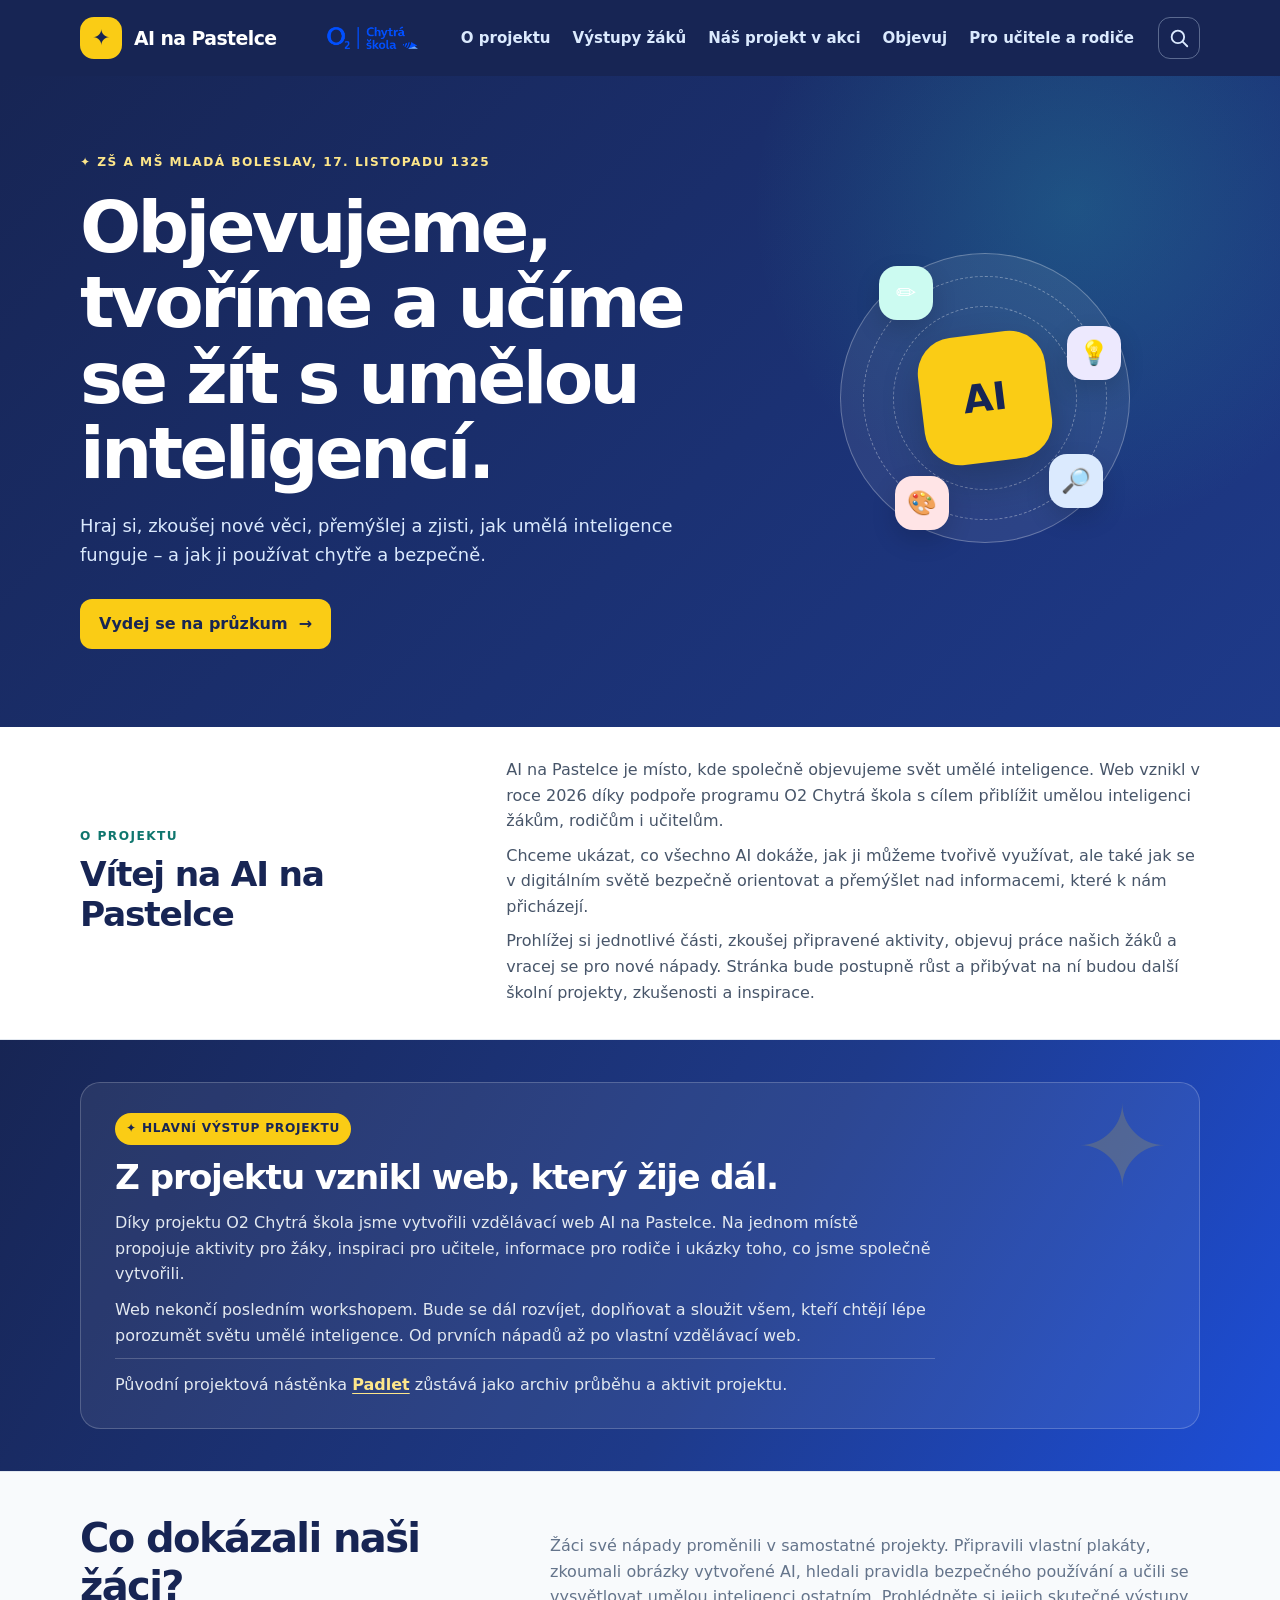
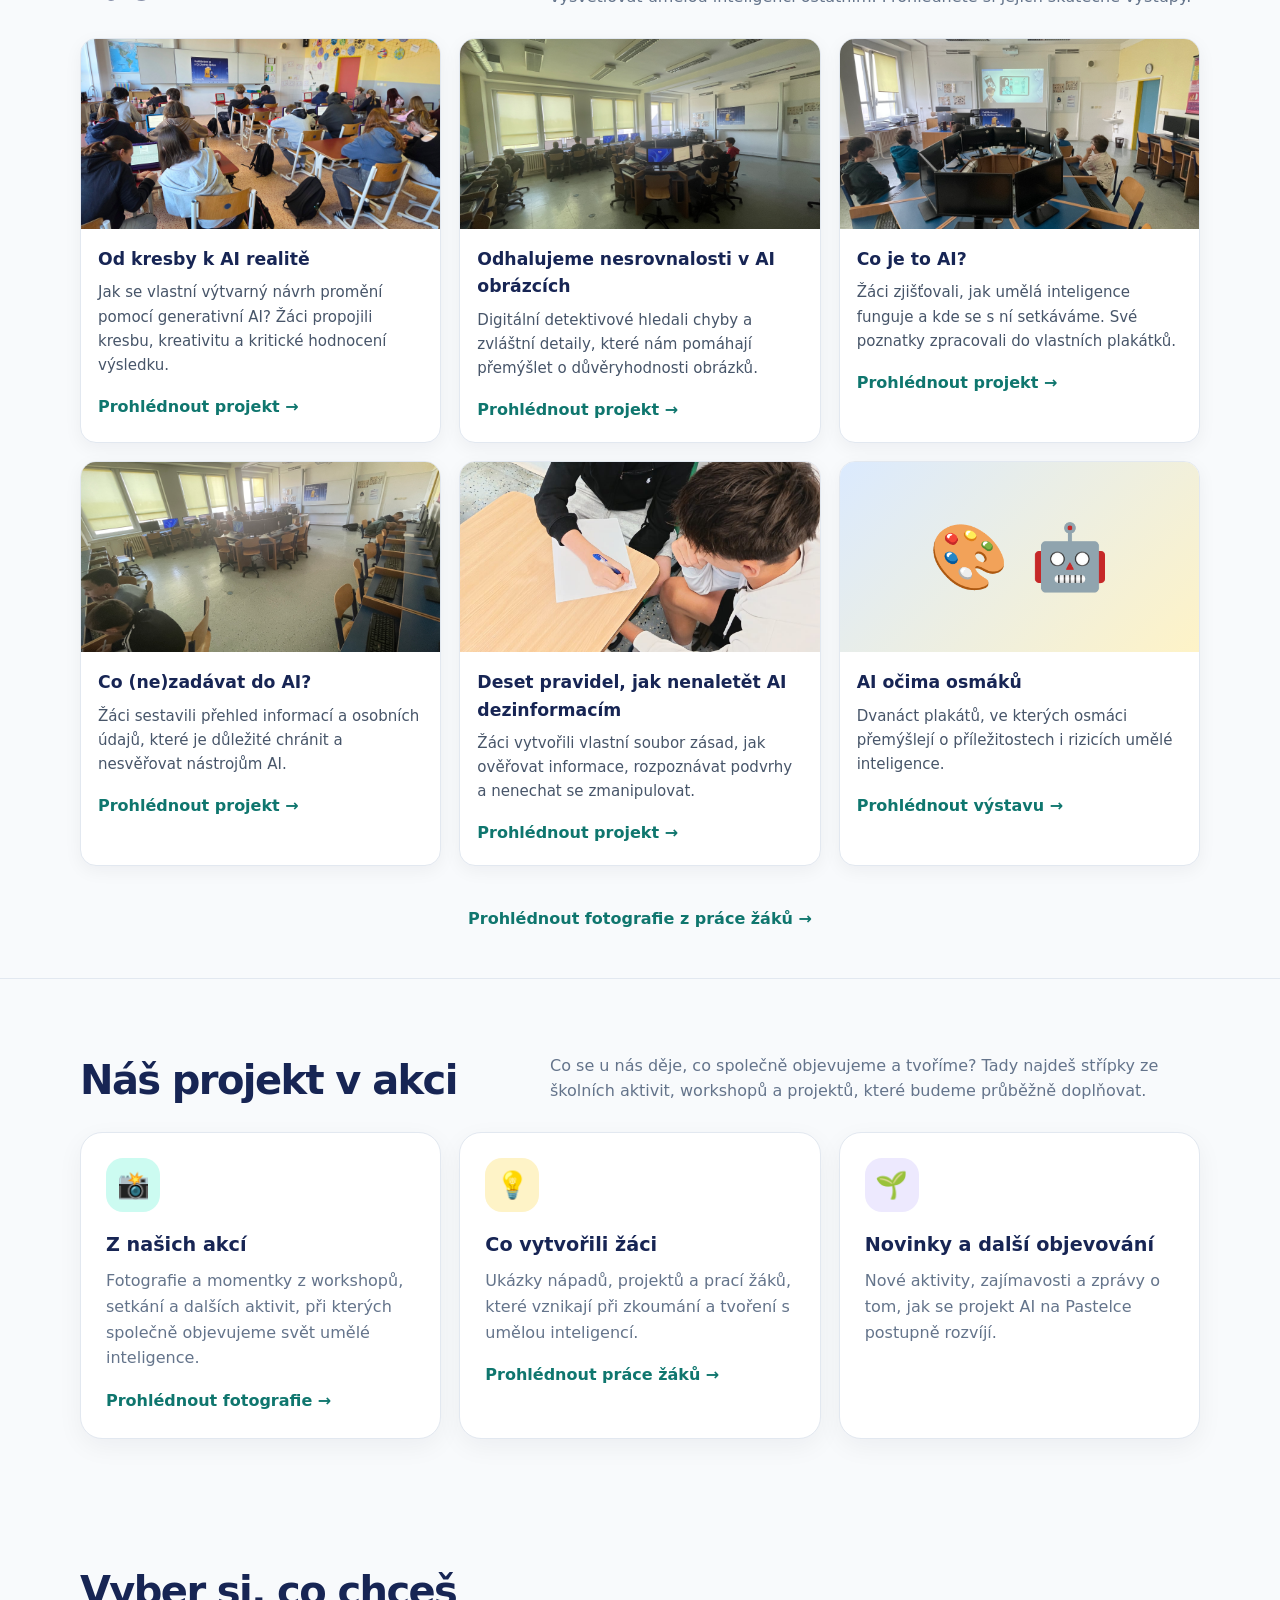
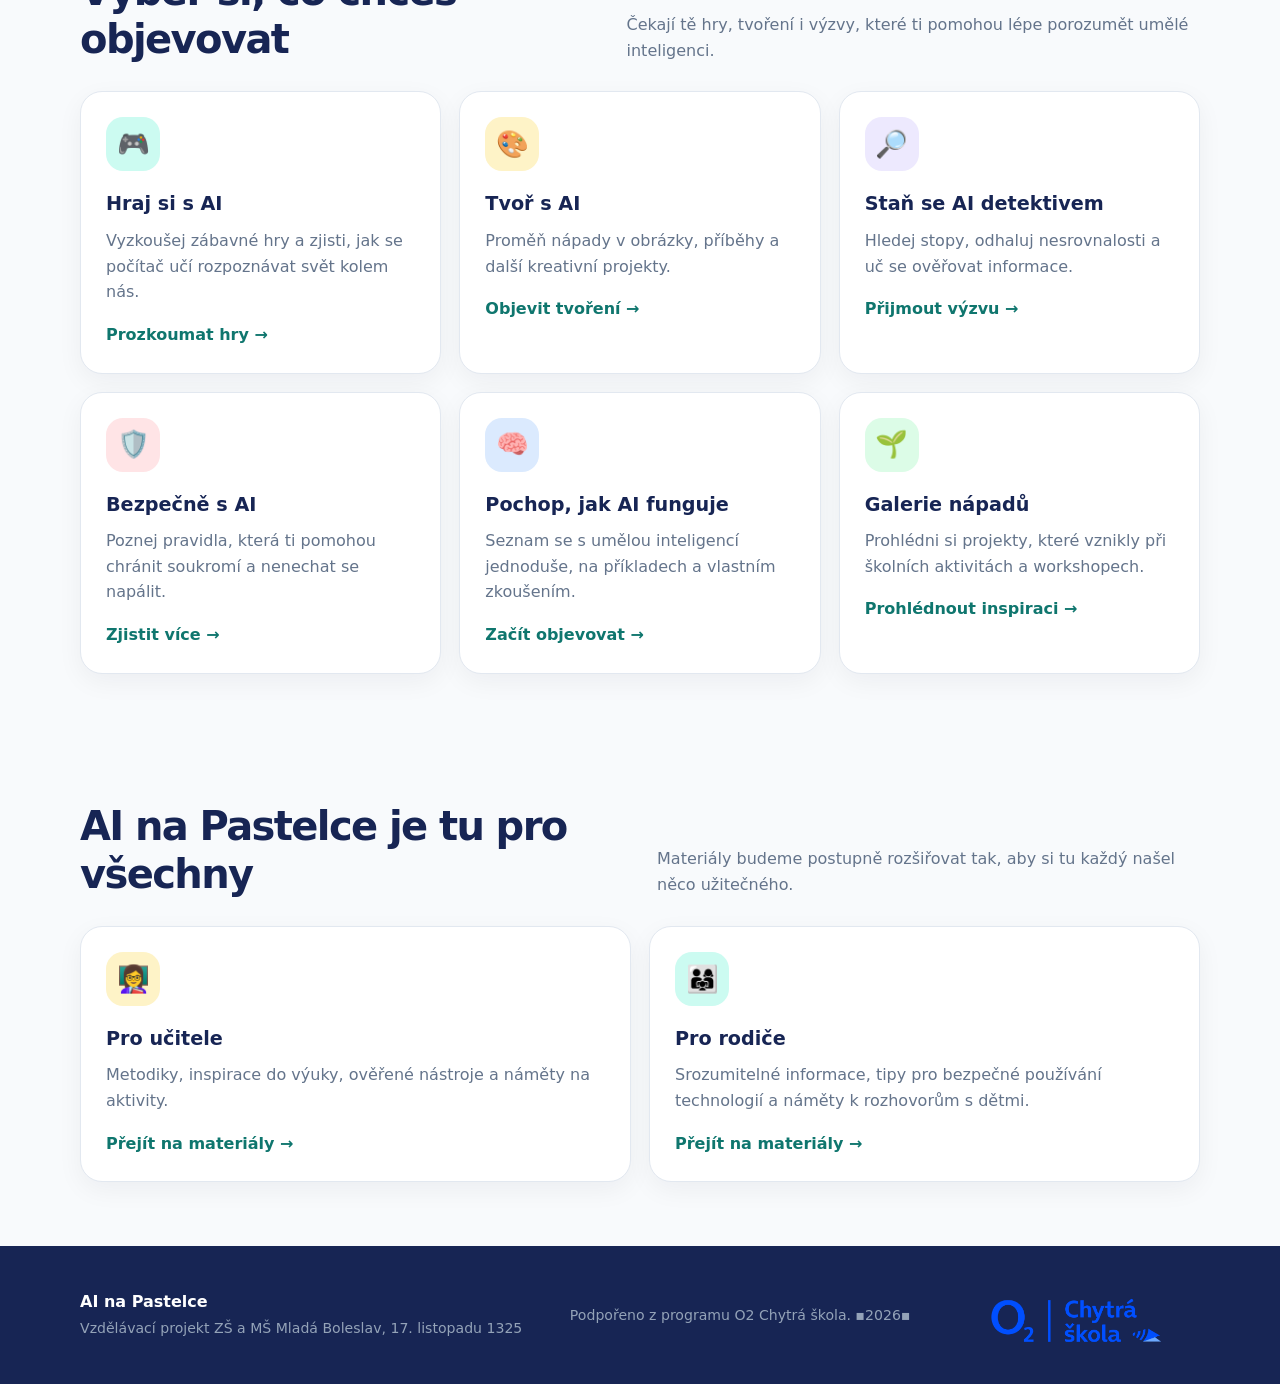
==== index.html @ a9ddda97 "Move AI očima osmáků into student project grid" ====
<!DOCTYPE html>
<html lang="cs">
<head>
  <meta charset="UTF-8">
  <meta name="viewport" content="width=device-width, initial-scale=1.0">
  <meta name="description" content="AI na Pastelce – vzdělávací portál o umělé inteligenci pro žáky, učitele a rodiče.">
  <meta name="theme-color" content="#172554">
  <title>AI na Pastelce | Objevujeme svět umělé inteligence</title>
  <link rel="stylesheet" href="style.css">
  <style>
    .welcome-section { padding: 30px 0 34px; background: #fff; border-bottom: 1px solid #e2e8f0; }
    .welcome-inner { display: grid; grid-template-columns: minmax(220px, .72fr) minmax(0, 1.28fr); align-items: center; gap: 36px; }
    .welcome-label { margin: 0 0 7px; color: #0f766e; font-size: .76rem; font-weight: 800; letter-spacing: .12em; text-transform: uppercase; }
    .welcome-section h1 { margin: 0; color: #172554; font-size: clamp(1.65rem, 3vw, 2.15rem); line-height: 1.18; letter-spacing: -.035em; }
    .welcome-copy p { margin: 0; color: #475569; font-size: 1rem; }
    .welcome-copy p + p { margin-top: 9px; }
    @media (max-width: 760px) { .welcome-inner { grid-template-columns: 1fr; gap: 12px; } }
    .project-feature { padding: 42px 0; background: linear-gradient(120deg, #172554 0%, #1e3a8a 58%, #1d4ed8 100%); color: #fff; }
    .project-feature-inner { position: relative; overflow: hidden; padding: 30px 34px; border: 1px solid rgba(255,255,255,.2); border-radius: 20px; background: rgba(255,255,255,.07); }
    .project-feature-inner::after { content: "✦"; position: absolute; right: 30px; top: 8px; color: rgba(250,204,21,.18); font-size: 112px; line-height: 1; pointer-events: none; }
    .project-feature-label { display: inline-block; margin: 0 0 12px; padding: 6px 11px; border-radius: 999px; background: #facc15; color: #172554; font-size: .76rem; font-weight: 800; letter-spacing: .06em; text-transform: uppercase; }
    .project-feature h2 { position: relative; z-index: 1; max-width: 720px; margin: 0 0 13px; color: #fff; font-size: clamp(1.65rem, 3vw, 2.15rem); line-height: 1.18; letter-spacing: -.035em; }
    .project-feature-copy { position: relative; z-index: 1; max-width: 820px; }
    .project-feature-copy p { margin: 0; color: #e2e8f0; font-size: 1rem; }
    .project-feature-copy p + p { margin-top: 10px; }
    .project-feature-note { padding-top: 13px; border-top: 1px solid rgba(255,255,255,.2); }
    .project-feature a { color: #fde68a; font-weight: 700; text-decoration: underline; text-underline-offset: 3px; }
    @media (max-width: 760px) { .project-feature { padding: 28px 0; } .project-feature-inner { padding: 24px 20px; } .project-feature-inner::after { right: 12px; top: 12px; font-size: 76px; } }
    .site-nav { justify-content: flex-start; }
    .site-links { margin-left: auto; }
    .site-search { position: relative; flex: 0 0 auto; }
    .site-search-toggle { display: grid; place-items: center; width: 42px; height: 42px; padding: 9px; border: 1px solid rgba(219,234,254,.35); border-radius: 12px; background: transparent; color: #dbeafe; cursor: pointer; }
    .site-search-toggle:hover, .site-search-toggle[aria-expanded="true"] { color: #172554; background: #facc15; border-color: #facc15; }
    .site-search-toggle svg { width: 22px; height: 22px; fill: none; stroke: currentColor; stroke-width: 2; stroke-linecap: round; }
    .site-search-panel { position: absolute; z-index: 20; top: calc(100% + 12px); right: 0; width: min(390px, calc(100vw - 32px)); padding: 14px; border: 1px solid #e2e8f0; border-radius: 16px; background: #fff; box-shadow: 0 16px 40px rgba(15,23,42,.2); color: #172033; }
    .site-search-panel[hidden] { display: none; }
    .site-search-form { display: flex; gap: 8px; }
    .site-search-form input { min-width: 0; flex: 1; padding: 11px 12px; border: 1px solid #cbd5e1; border-radius: 9px; color: #172033; font: inherit; }
    .site-search-form button { padding: 10px 13px; border: 0; border-radius: 9px; background: #172554; color: #fff; font: inherit; font-weight: 700; cursor: pointer; }
    .site-search-results { max-height: 340px; overflow-y: auto; }
    .site-search-results:empty { display: none; }
    .site-search-result { display: block; padding: 11px 3px; border-bottom: 1px solid #e2e8f0; text-decoration: none; }
    .site-search-result:last-child { border-bottom: 0; }
    .site-search-result strong { display: block; color: #172554; }
    .site-search-result span, .site-search-message { display: block; margin-top: 3px; color: #64748b; font-size: .88rem; }
    .visually-hidden { position: absolute; width: 1px; height: 1px; padding: 0; margin: -1px; overflow: hidden; clip: rect(0,0,0,0); white-space: nowrap; border: 0; }
    .o2-logo-placeholder { display: flex; align-items: center; justify-content: center; min-width: 190px; min-height: 62px; margin-top: 12px; padding: 10px 16px; border-radius: 10px; }
    .o2-logo-placeholder img { display: block; width: auto; max-width: 210px; max-height: 72px; object-fit: contain; }
    .header-o2-logo { display: flex; align-items: center; flex: 0 0 auto; margin-left: 18px; }
    .header-o2-logo img { display: block; width: auto; max-width: 112px; max-height: 38px; object-fit: contain; }
    @media (max-width: 760px) { .header-o2-logo { margin-left: 10px; } .header-o2-logo img { max-width: 82px; max-height: 30px; } .site-search { align-self: flex-start; } .site-search-panel { left: 0; right: auto; } }

    .student-work-section { padding: 42px 0 46px; background: #f8fafc; border-top: 1px solid #e2e8f0; border-bottom: 1px solid #e2e8f0; }
    .student-work-grid { display: grid; grid-template-columns: repeat(3, minmax(0, 1fr)); gap: 18px; margin-top: 24px; }
    .student-work-card { overflow: hidden; border: 1px solid #e2e8f0; border-radius: 16px; background: #fff; box-shadow: 0 5px 18px rgba(15,23,42,.05); }
    .student-work-card img { display: block; width: 100%; height: 190px; object-fit: cover; }
    .student-work-card-copy { padding: 17px 17px 19px; }
    .student-work-card h3 { margin: 0 0 7px; color: #172554; font-size: 1.08rem; }
    .student-work-card p { margin: 0; color: #475569; font-size: .94rem; }
    .student-work-more { margin: 23px 0 0; text-align: center; }
    @media (max-width: 900px) { .student-work-grid { grid-template-columns: repeat(2, minmax(0, 1fr)); } }
    @media (max-width: 520px) { .student-work-grid { grid-template-columns: 1fr; } .student-work-card img { height: 220px; } }
  </style>
</head>
<body>
  <header class="site-header">
    <div class="site-container site-nav">
      <a class="site-brand" href="#" aria-label="AI na Pastelce – úvodní stránka">
        <span class="site-brand-mark">✦</span><span>AI na Pastelce</span>
      </a>
      <a class="header-o2-logo" href="https://www.o2chytraskola.cz" target="_blank" rel="noopener noreferrer" aria-label="O2 Chytrá škola – oficiální web">
        <img src="images/o2-chytra-skola-logo.png" alt="O2 Chytrá škola">
      </a>
      <nav class="site-links" aria-label="Hlavní navigace">
        <a href="#o-projektu">O projektu</a>
        <a href="#vystupy-zaku">Výstupy žáků</a>
        <a href="#ze-zivota">Náš projekt v akci</a>
        <a href="#objevuj">Objevuj</a>
        <a href="#pro-koho">Pro učitele a rodiče</a>
      </nav>
      <div class="site-search">
        <button class="site-search-toggle" type="button" aria-label="Otevřít vyhledávání" aria-expanded="false" aria-controls="site-search-panel">
          <svg viewBox="0 0 24 24" aria-hidden="true"><circle cx="10.8" cy="10.8" r="6.8"></circle><path d="m16 16 5 5"></path></svg>
        </button>
        <div class="site-search-panel" id="site-search-panel" hidden>
          <form class="site-search-form" role="search">
            <label class="visually-hidden" for="site-search-input">Co chceš na webu najít?</label>
            <input id="site-search-input" type="search" placeholder="Co hledáš?" autocomplete="off">
            <button type="submit">Hledat</button>
          </form>
          <div class="site-search-results" id="site-search-results" aria-live="polite"></div>
        </div>
      </div>
    </div>
  </header>

  <main>

    <section class="site-hero">
      <div class="site-container hero-grid">
        <div>
          <div class="site-eyebrow">✦ ZŠ a MŠ Mladá Boleslav, 17. listopadu 1325</div>
          <h1>Objevujeme, tvoříme a učíme se žít s umělou inteligencí.</h1>
          <p>Hraj si, zkoušej nové věci, přemýšlej a zjisti, jak umělá inteligence funguje – a jak ji používat chytře a bezpečně.</p>
          <a class="site-button" href="#objevuj">Vydej se na průzkum&nbsp; →</a>
        </div>
        <div class="hero-art" aria-hidden="true">
          <div class="orbit">
            <span class="bubble b1">✏️</span><span class="bubble b2">💡</span>
            <span class="bubble b3">🎨</span><span class="bubble b4">🔎</span>
            <div class="ai-core">AI</div>
          </div>
        </div>
      </div>
    </section>

    <section class="welcome-section" id="o-projektu" aria-labelledby="welcome-title">
      <div class="site-container welcome-inner">
        <div>
          <p class="welcome-label">O projektu</p>
          <h1 id="welcome-title">Vítej na AI na Pastelce</h1>
        </div>
        <div class="welcome-copy">
          <p>AI na Pastelce je místo, kde společně objevujeme svět umělé inteligence. Web vznikl v roce 2026 díky podpoře programu O2 Chytrá škola s cílem přiblížit umělou inteligenci žákům, rodičům i učitelům.</p>
          <p>Chceme ukázat, co všechno AI dokáže, jak ji můžeme tvořivě využívat, ale také jak se v digitálním světě bezpečně orientovat a přemýšlet nad informacemi, které k nám přicházejí.</p>
          <p>Prohlížej si jednotlivé části, zkoušej připravené aktivity, objevuj práce našich žáků a vracej se pro nové nápady. Stránka bude postupně růst a přibývat na ní budou další školní projekty, zkušenosti a inspirace.</p>
        </div>
      </div>
    </section>

    <section class="project-feature" aria-labelledby="project-feature-title">
      <div class="site-container">
        <div class="project-feature-inner">
          <p class="project-feature-label">✦ Hlavní výstup projektu</p>
          <h2 id="project-feature-title">Z projektu vznikl web, který žije dál.</h2>
          <div class="project-feature-copy">
            <p>Díky projektu O2 Chytrá škola jsme vytvořili vzdělávací web AI na Pastelce. Na jednom místě propojuje aktivity pro žáky, inspiraci pro učitele, informace pro rodiče i ukázky toho, co jsme společně vytvořili.</p>
            <p>Web nekončí posledním workshopem. Bude se dál rozvíjet, doplňovat a sloužit všem, kteří chtějí lépe porozumět světu umělé inteligence. Od prvních nápadů až po vlastní vzdělávací web.</p>
            <p class="project-feature-note">Původní projektová nástěnka <a href="https://padlet.com/janasovova/ai-na-pastelce-qwyae4meaxt2o50g?lang=cs" target="_blank" rel="noopener noreferrer">Padlet</a> zůstává jako archiv průběhu a aktivit projektu.</p>
          </div>
        </div>
      </div>
    </section>

    <section class="student-work-section" id="vystupy-zaku" aria-labelledby="student-work-title">
      <div class="site-container">
        <div class="site-section-heading">
          <h2 id="student-work-title">Co dokázali naši žáci?</h2>
          <p>Žáci své nápady proměnili v samostatné projekty. Připravili vlastní plakáty, zkoumali obrázky vytvořené AI, hledali pravidla bezpečného používání a učili se vysvětlovat umělou inteligenci ostatním. Prohlédněte si jejich skutečné výstupy.</p>
        </div>
        <div class="student-work-grid">
          <article class="student-work-card">
            <img src="images/galerie/zaci/fotoalbum-7/20260427_081244.jpg" alt="Žákovské návrhy olympijského oblečení od kresby k realistickému návrhu" loading="lazy">
            <div class="student-work-card-copy">
              <h3>Od kresby k AI realitě</h3>
              <p>Jak se vlastní výtvarný návrh promění pomocí generativní AI? Žáci propojili kresbu, kreativitu a kritické hodnocení výsledku.</p>
              <a class="site-card-link" href="https://zspastelka.github.io/Od-kresby-k-AI-realit-/" target="_blank" rel="noopener noreferrer">Prohlédnout projekt →</a>
            </div>
          </article>
          <article class="student-work-card">
            <img src="images/galerie/zaci/fotoalbum-5/20260424_081808967_iOS.jpg" alt="Žáci při hledání nesrovnalostí v obrázcích vytvořených umělou inteligencí" loading="lazy">
            <div class="student-work-card-copy">
              <h3>Odhalujeme nesrovnalosti v AI obrázcích</h3>
              <p>Digitální detektivové hledali chyby a zvláštní detaily, které nám pomáhají přemýšlet o důvěryhodnosti obrázků.</p>
              <a class="site-card-link" href="https://zspastelka.github.io/Odhalujeme-nesrovnalosti-v-AI-obrazcich/" target="_blank" rel="noopener noreferrer">Prohlédnout projekt →</a>
            </div>
          </article>
          <article class="student-work-card">
            <img src="images/galerie/zaci/fotoalbum-2/20260415_101408083_iOS.jpg" alt="Žáci při vyhledávání a zpracování informací o umělé inteligenci" loading="lazy">
            <div class="student-work-card-copy">
              <h3>Co je to AI?</h3>
              <p>Žáci zjišťovali, jak umělá inteligence funguje a kde se s ní setkáváme. Své poznatky zpracovali do vlastních plakátků.</p>
              <a class="site-card-link" href="https://zspastelka.github.io/Co-je-AI/" target="_blank" rel="noopener noreferrer">Prohlédnout projekt →</a>
            </div>
          </article>
          <article class="student-work-card">
            <img src="images/galerie/zaci/fotoalbum-4/20260424_102505288_iOS.jpg" alt="Žáci při práci na pravidlech ochrany soukromí při používání umělé inteligence" loading="lazy">
            <div class="student-work-card-copy">
              <h3>Co (ne)zadávat do AI?</h3>
              <p>Žáci sestavili přehled informací a osobních údajů, které je důležité chránit a nesvěřovat nástrojům AI.</p>
              <a class="site-card-link" href="https://zspastelka.github.io/Co-nezadavat-do-AI/" target="_blank" rel="noopener noreferrer">Prohlédnout projekt →</a>
            </div>
          </article>
          <article class="student-work-card">
            <img src="images/galerie/zaci/fotoalbum-9/20260603_074310000_iOS.jpg" alt="Žáci při tvorbě pravidel pro rozpoznávání dezinformací vytvořených umělou inteligencí" loading="lazy">
            <div class="student-work-card-copy">
              <h3>Deset pravidel, jak nenaletět AI dezinformacím</h3>
              <p>Žáci vytvořili vlastní soubor zásad, jak ověřovat informace, rozpoznávat podvrhy a nenechat se zmanipulovat.</p>
              <a class="site-card-link" href="https://zspastelka.github.io/Deset-pravidel-jak-nenaletet-AI-dezinformacim/" target="_blank" rel="noopener noreferrer">Prohlédnout projekt →</a>
            </div>
          </article>
          <article class="student-work-card">
            <div style="height:190px;display:grid;place-items:center;background:linear-gradient(135deg,#dbeafe,#fef3c7);font-size:4rem" aria-hidden="true">🎨 🤖</div>
            <div class="student-work-card-copy">
              <h3>AI očima osmáků</h3>
              <p>Dvanáct plakátů, ve kterých osmáci přemýšlejí o příležitostech i rizicích umělé inteligence.</p>
              <a class="site-card-link" href="ai-ocima-osmaku.html">Prohlédnout výstavu →</a>
            </div>
          </article>
        </div>
        <p class="student-work-more"><a class="site-card-link" href="fotografie.html">Prohlédnout fotografie z práce žáků →</a></p>
      </div>
    </section>

    <section class="site-section" id="ze-zivota">
      <div class="site-container">
        <div class="site-section-heading">
          <h2>Náš projekt v akci</h2>
          <p>Co se u nás děje, co společně objevujeme a tvoříme? Tady najdeš střípky ze školních aktivit, workshopů a projektů, které budeme průběžně doplňovat.</p>
        </div>
        <div class="site-grid">
          <article class="site-card">
            <div class="card-icon mint">📸</div>
            <h3>Z našich akcí</h3>
            <p>Fotografie a momentky z workshopů, setkání a dalších aktivit, při kterých společně objevujeme svět umělé inteligence.</p>
            <a class="site-card-link" href="fotografie.html">Prohlédnout fotografie →</a>
          </article>
          <article class="site-card">
            <div class="card-icon gold">💡</div>
            <h3>Co vytvořili žáci</h3>
            <p>Ukázky nápadů, projektů a prací žáků, které vznikají při zkoumání a tvoření s umělou inteligencí.</p>
            <a class="site-card-link" href="fotografie.html">Prohlédnout práce žáků →</a>
          </article>
          <article class="site-card">
            <div class="card-icon lilac">🌱</div>
            <h3>Novinky a další objevování</h3>
            <p>Nové aktivity, zajímavosti a zprávy o tom, jak se projekt AI na Pastelce postupně rozvíjí.</p>
          </article>
        </div>
      </div>
    </section>

    <section class="site-section" id="objevuj">
      <div class="site-container">
        <div class="site-section-heading">
          <h2>Vyber si, co chceš objevovat</h2>
          <p>Čekají tě hry, tvoření i výzvy, které ti pomohou lépe porozumět umělé inteligenci.</p>
        </div>
        <div class="site-grid">
          <article class="site-card">
            <div class="card-icon mint">🎮</div>
            <h3>Hraj si s AI</h3>
            <p>Vyzkoušej zábavné hry a zjisti, jak se počítač učí rozpoznávat svět kolem nás.</p>
            <a class="site-card-link" href="hraj-si-s-ai.html">Prozkoumat hry →</a>
          </article>
          <article class="site-card">
            <div class="card-icon gold">🎨</div>
            <h3>Tvoř s AI</h3>
            <p>Proměň nápady v obrázky, příběhy a další kreativní projekty.</p>
            <a class="site-card-link" href="tvor-s-ai.html">Objevit tvoření →</a>
          </article>
          <article class="site-card">
            <div class="card-icon lilac">🔎</div>
            <h3>Staň se AI detektivem</h3>
            <p>Hledej stopy, odhaluj nesrovnalosti a uč se ověřovat informace.</p>
            <a class="site-card-link" href="ai-detektiv.html">Přijmout výzvu →</a>
          </article>
          <article class="site-card">
            <div class="card-icon rose">🛡️</div>
            <h3>Bezpečně s AI</h3>
            <p>Poznej pravidla, která ti pomohou chránit soukromí a nenechat se napálit.</p>
            <a class="site-card-link" href="bezpecne-na-internetu.html">Zjistit více →</a>
          </article>
          <article class="site-card">
            <div class="card-icon sky">🧠</div>
            <h3>Pochop, jak AI funguje</h3>
            <p>Seznam se s umělou inteligencí jednoduše, na příkladech a vlastním zkoušením.</p>
            <a class="site-card-link" href="jak-funguje-ai.html">Začít objevovat →</a>
          </article>
          <article class="site-card">
            <div class="card-icon green">🌱</div>
            <h3>Galerie nápadů</h3>
            <p>Prohlédni si projekty, které vznikly při školních aktivitách a workshopech.</p>
            <a class="site-card-link" href="fotografie.html">Prohlédnout inspiraci →</a>
          </article>
        </div>
      </div>
    </section>

    <section class="site-section" id="pro-koho">
      <div class="site-container">
        <div class="site-section-heading">
          <h2>AI na Pastelce je tu pro všechny</h2>
          <p>Materiály budeme postupně rozšiřovat tak, aby si tu každý našel něco užitečného.</p>
        </div>
        <div class="audience">
          <article class="site-card">
            <div class="card-icon gold">👩‍🏫</div>
            <h3>Pro učitele</h3>
            <p>Metodiky, inspirace do výuky, ověřené nástroje a náměty na aktivity.</p>
            <a class="site-card-link" href="pro-ucitele.html">Přejít na materiály →</a>
          </article>
          <article class="site-card">
            <div class="card-icon mint">👨‍👩‍👧</div>
            <h3>Pro rodiče</h3>
            <p>Srozumitelné informace, tipy pro bezpečné používání technologií a náměty k rozhovorům s dětmi.</p>
            <a class="site-card-link" href="pro-rodice.html">Přejít na materiály →</a>
          </article>
        </div>
      </div>
    </section>
  </main>

  <footer class="site-footer">
    <div class="site-container site-footer-inner">
      <div><strong>AI na Pastelce</strong><br><span class="site-muted">Vzdělávací projekt ZŠ a MŠ Mladá Boleslav, 17. listopadu 1325</span></div>
      <div class="site-muted">Podpořeno z programu O2 Chytrá škola. ▪️2026▪️</div>
      <a class="o2-logo-placeholder" href="https://www.o2chytraskola.cz" target="_blank" rel="noopener noreferrer" aria-label="O2 Chytrá škola – oficiální web">
        <img src="images/o2-chytra-skola-logo.png" alt="O2 Chytrá škola">
      </a>
    </div>
  </footer>
  <script>
    (() => {
      const pages = [
        { path: "index.html", name: "Úvodní stránka" },
        { path: "hraj-si-s-ai.html", name: "Hraj si s AI" },
        { path: "tvor-s-ai.html", name: "Tvoř s AI" },
        { path: "ai-detektiv.html", name: "AI detektiv" },
        { path: "bezpecne-na-internetu.html", name: "Bezpečně na internetu" },
        { path: "jak-funguje-ai.html", name: "Jak funguje AI" },
        { path: "pro-ucitele.html", name: "Pro učitele" },
        { path: "pro-rodice.html", name: "Pro rodiče" }
      ];
      const toggle = document.querySelector(".site-search-toggle");
      const panel = document.getElementById("site-search-panel");
      const form = document.querySelector(".site-search-form");
      const input = document.getElementById("site-search-input");
      const results = document.getElementById("site-search-results");
      let indexPromise;
      const normalize = value => value.toLocaleLowerCase("cs").normalize("NFD").replace(/[\\u0300-\\u036f]/g, "");
      const loadIndex = () => indexPromise ||= Promise.all(pages.map(async page => {
        try {
          const response = await fetch(page.path);
          if (!response.ok) throw new Error("Page unavailable");
          const html = await response.text();
          const doc = new DOMParser().parseFromString(html, "text/html");
          const text = (doc.querySelector("main") || doc.body).textContent.replace(/\\s+/g, " ").trim();
          const title = doc.querySelector("h1")?.textContent.trim() || page.name;
          return { ...page, title, text, normalized: normalize(title + " " + text) };
        } catch { return null; }
      }));
      const showMessage = message => { results.replaceChildren(); const p = document.createElement("p"); p.className = "site-search-message"; p.textContent = message; results.append(p); };
      toggle.addEventListener("click", () => {
        const open = panel.hidden;
        panel.hidden = !open;
        toggle.setAttribute("aria-expanded", String(open));
        if (open) input.focus(); else { input.value = ""; results.replaceChildren(); }
      });
      form.addEventListener("submit", async event => {
        event.preventDefault();
        const query = normalize(input.value.trim());
        if (query.length < 2) { showMessage("Zadej alespoň dva znaky."); return; }
        showMessage("Prohledávám stránky…");
        const allPages = (await loadIndex()).filter(Boolean);
        const terms = query.split(/\\s+/).filter(Boolean);
        const matches = allPages.filter(page => terms.every(term => page.normalized.includes(term)));
        results.replaceChildren();
        if (!matches.length) { showMessage("Nic jsem nenašla. Zkus jiné klíčové slovo."); return; }
        matches.forEach(page => {
          const link = document.createElement("a");
          link.className = "site-search-result";
          link.href = page.path;
          const heading = document.createElement("strong");
          heading.textContent = page.name;
          const snippet = document.createElement("span");
          const at = page.normalized.indexOf(terms[0]);
          snippet.textContent = (at >= 0 ? page.text.slice(Math.max(0, at - 55), at + 125) : page.text.slice(0, 150)).trim() + "…";
          link.append(heading, snippet);
          results.append(link);
        });
      });
      document.addEventListener("click", event => {
        if (!event.target.closest(".site-search")) { panel.hidden = true; toggle.setAttribute("aria-expanded", "false"); }
      });
      document.addEventListener("keydown", event => {
        if (event.key === "Escape" && !panel.hidden) { panel.hidden = true; toggle.setAttribute("aria-expanded", "false"); toggle.focus(); }
      });
    })();
  </script>
</body>
</html>
---- style.css ----
/* AI na Pastelce – společný vizuální základ
   Barvy, typografie a opakující se prvky pro všechny podstránky.
   Verze 1.0
*/
:root {
  color-scheme: light;
  --navy: #172554;
  --blue: #1e3a8a;
  --teal: #0f766e;
  --yellow: #facc15;
  --ink: #172033;
  --muted: #64748b;
  --paper: #f8fafc;
  --white: #ffffff;
  --line: #e2e8f0;
  --mint: #ccfbf1;
  --gold: #fef3c7;
  --lilac: #ede9fe;
  --rose: #ffe4e6;
  --sky: #dbeafe;
  --green: #dcfce7;
  --radius-sm: 12px;
  --radius-md: 16px;
  --radius-lg: 22px;
  --radius-xl: 28px;
  --shadow-card: 0 8px 26px rgba(15, 23, 42, 0.05);
  --shadow-hover: 0 14px 32px rgba(15, 23, 42, 0.10);
  --content-width: 1120px;
  font-family: Inter, ui-sans-serif, system-ui, -apple-system, BlinkMacSystemFont, "Segoe UI", sans-serif;
}

* { box-sizing: border-box; }
html { scroll-behavior: smooth; }
body {
  margin: 0;
  color: var(--ink);
  background: var(--paper);
  font-family: inherit;
  line-height: 1.6;
}
a { color: inherit; }
a:focus-visible, button:focus-visible {
  outline: 3px solid var(--yellow);
  outline-offset: 3px;
}
img { max-width: 100%; height: auto; }

/* Společné stavební prvky – používej stejné třídy na všech stránkách. */
.site-container {
  width: min(var(--content-width), calc(100% - 40px));
  margin-inline: auto;
}
.site-header {
  background: var(--navy);
  color: var(--white);
}
.site-nav {
  min-height: 76px;
  display: flex;
  align-items: center;
  justify-content: space-between;
  gap: 24px;
}
.site-brand {
  display: inline-flex;
  align-items: center;
  gap: 12px;
  color: var(--white);
  text-decoration: none;
  font-size: 1.18rem;
  font-weight: 800;
  letter-spacing: -.03em;
}
.site-brand-mark {
  display: grid;
  place-items: center;
  width: 42px;
  height: 42px;
  border-radius: 14px;
  background: var(--yellow);
  color: var(--navy);
  font-size: 1.35rem;
}
.site-links {
  display: flex;
  flex-wrap: wrap;
  gap: 22px;
}
.site-links a {
  color: #dbeafe;
  text-decoration: none;
  font-size: .94rem;
  font-weight: 600;
}
.site-links a:hover { color: var(--yellow); }

.site-hero {
  padding: 72px 0 78px;
  color: var(--white);
  background:
    radial-gradient(circle at 84% 20%, rgba(45, 212, 191, .20), transparent 27%),
    linear-gradient(135deg, var(--navy), var(--blue));
}
.site-eyebrow {
  display: inline-flex;
  align-items: center;
  gap: 8px;
  color: #fde68a;
  font-size: .76rem;
  font-weight: 800;
  letter-spacing: .12em;
  text-transform: uppercase;
}
.site-hero h1 {
  max-width: 760px;
  margin: 16px 0 20px;
  font-size: clamp(2.5rem, 6vw, 4.5rem);
  line-height: 1.05;
  letter-spacing: -.05em;
}
.site-hero p {
  max-width: 700px;
  margin: 0;
  color: #dbeafe;
  font-size: 1.12rem;
}
.site-button {
  display: inline-flex;
  align-items: center;
  justify-content: center;
  gap: 8px;
  padding: 12px 19px;
  border: 0;
  border-radius: var(--radius-sm);
  background: var(--yellow);
  color: var(--navy);
  text-decoration: none;
  font-weight: 800;
  transition: transform .2s ease, box-shadow .2s ease;
}
.site-button:hover {
  transform: translateY(-2px);
  box-shadow: var(--shadow-hover);
}
.site-section { padding: 64px 0; }
.site-section-heading { margin: 0 0 26px; }
.site-section-heading h2 {
  margin: 0;
  color: var(--navy);
  font-size: clamp(1.8rem, 4vw, 2.5rem);
  line-height: 1.2;
  letter-spacing: -.04em;
}
.site-section-heading p {
  max-width: 650px;
  margin: 10px 0 0;
  color: var(--muted);
}
.site-grid {
  display: grid;
  grid-template-columns: repeat(3, minmax(0, 1fr));
  gap: 18px;
}
.site-card {
  min-width: 0;
  padding: 25px;
  border: 1px solid var(--line);
  border-radius: var(--radius-lg);
  background: var(--white);
  box-shadow: var(--shadow-card);
}
.site-card h3 {
  margin: 0 0 8px;
  color: var(--navy);
  font-size: 1.2rem;
}
.site-card p { margin: 0; color: var(--muted); }
.site-card-link {
  display: inline-block;
  margin-top: 17px;
  color: var(--teal);
  font-weight: 800;
  text-decoration: none;
}
.site-card-link:hover { text-decoration: underline; }
.site-footer {
  padding: 28px 0;
  background: var(--navy);
  color: #cbd5e1;
}
.site-footer-inner {
  display: flex;
  flex-wrap: wrap;
  align-items: center;
  justify-content: space-between;
  gap: 18px;
}
.site-footer strong { color: var(--white); }
.site-muted { color: #94a3b8; font-size: .88rem; }

@media (max-width: 760px) {
  .site-container { width: min(100% - 28px, var(--content-width)); }
  .site-nav {
    align-items: flex-start;
    flex-direction: column;
    padding-block: 16px;
  }
  .site-links { gap: 12px 18px; }
  .site-hero { padding: 54px 0 60px; }
  .site-section { padding: 50px 0; }
  .site-grid { grid-template-columns: 1fr; }
}


/* Specifické rozvržení úvodní stránky – sdílí barvy a základní prvky výše. */
.site-hero { overflow: hidden; }
.hero-grid { display: grid; grid-template-columns: 1.2fr .8fr; align-items: center; gap: 44px; }
.site-hero p { margin: 0 0 30px; }
.hero-art { min-height: 280px; display: grid; place-items: center; position: relative; }
.orbit { width: min(290px, 75vw); aspect-ratio: 1; border: 1px solid rgba(255,255,255,.22); border-radius: 50%; display: grid; place-items: center; position: relative; background: rgba(255,255,255,.06); }
.orbit:before, .orbit:after { content: ""; position: absolute; border: 1px dashed rgba(255,255,255,.28); border-radius: 50%; inset: 22px; }
.orbit:after { inset: 52px; }
.ai-core { width: 128px; height: 128px; display: grid; place-items: center; border-radius: 36px; background: var(--yellow); color: var(--navy); font-size: 2.4rem; font-weight: 900; transform: rotate(-7deg); box-shadow: 0 18px 40px rgba(0,0,0,.2); z-index: 1; }
.bubble { position: absolute; display: grid; place-items: center; width: 54px; height: 54px; border-radius: 18px; font-size: 1.5rem; box-shadow: 0 10px 25px rgba(0,0,0,.15); }
.b1 { top: 12px; left: 38px; background: var(--mint); }
.b2 { right: 8px; top: 72px; background: var(--lilac); }
.b3 { bottom: 12px; left: 54px; background: var(--rose); }
.b4 { bottom: 34px; right: 26px; background: var(--sky); }
.site-section-heading { display: flex; justify-content: space-between; align-items: end; gap: 24px; margin-bottom: 28px; }
.site-grid { grid-template-columns: repeat(3, minmax(0, 1fr)); }
.site-card { min-height: 220px; }
.card-icon { width: 54px; height: 54px; display: grid; place-items: center; border-radius: 17px; font-size: 1.65rem; margin-bottom: 18px; }
.mint { background: var(--mint); } .gold { background: var(--gold); } .lilac { background: var(--lilac); } .rose { background: var(--rose); } .sky { background: var(--sky); } .green { background: var(--green); }
.feature { background: #eef2ff; }
.feature-box { display: grid; grid-template-columns: 1fr 1fr; gap: 30px; align-items: center; background: var(--white); border: 1px solid #dbeafe; border-radius: var(--radius-xl); padding: 34px; }
.feature h2 { color: var(--navy); font-size: clamp(1.8rem, 4vw, 2.5rem); line-height: 1.1; margin: 0 0 14px; letter-spacing: -.04em; }
.feature p { color: var(--muted); margin: 0 0 20px; }
.feature .site-eyebrow { color: var(--teal); }
.mission-art { min-height: 220px; display: grid; place-items: center; border-radius: var(--radius-lg); background: linear-gradient(135deg, var(--mint), var(--sky) 55%, var(--lilac)); font-size: 5rem; }
.audience { display: grid; grid-template-columns: repeat(2, minmax(0, 1fr)); gap: 18px; }
.audience .site-card { min-height: 0; }
@media (max-width: 760px) {
  .hero-grid, .feature-box { grid-template-columns: 1fr; }
  .hero-art { min-height: 240px; }
  .site-section-heading { display: block; }
  .site-section-heading > p { margin-top: 10px; }
  .audience { grid-template-columns: 1fr; }
}


/* Oprava a výslovné zobrazení původní ilustrace v úvodním banneru. */
.site-hero .hero-grid {
  display: grid;
  grid-template-columns: minmax(0, 1.2fr) minmax(280px, .8fr);
  align-items: center;
  gap: 44px;
}
.site-hero .hero-art {
  display: grid;
  place-items: center;
  min-width: 0;
  min-height: 300px;
  visibility: visible;
  opacity: 1;
}
.site-hero .orbit {
  display: grid;
  place-items: center;
  position: relative;
  width: min(290px, 75vw);
  aspect-ratio: 1;
  overflow: visible;
  border: 1px solid rgba(255,255,255,.28);
  border-radius: 50%;
  background: rgba(255,255,255,.07);
}
.site-hero .orbit::before,
.site-hero .orbit::after {
  content: "";
  position: absolute;
  inset: 22px;
  border: 1px dashed rgba(255,255,255,.34);
  border-radius: 50%;
  pointer-events: none;
}
.site-hero .orbit::after { inset: 52px; }
.site-hero .ai-core {
  position: relative;
  z-index: 2;
  display: grid;
  place-items: center;
  width: 128px;
  height: 128px;
  border-radius: 36px;
  background: var(--yellow);
  color: var(--navy);
  font-size: 2.4rem;
  font-weight: 900;
  transform: rotate(-7deg);
  box-shadow: 0 18px 40px rgba(0,0,0,.2);
}
.site-hero .bubble {
  position: absolute;
  z-index: 3;
  display: grid;
  place-items: center;
  width: 54px;
  height: 54px;
  border-radius: 18px;
  font-size: 1.5rem;
  box-shadow: 0 10px 25px rgba(0,0,0,.15);
}
.site-hero .b1 { top: 12px; left: 38px; background: var(--mint); }
.site-hero .b2 { top: 72px; right: 8px; background: var(--lilac); }
.site-hero .b3 { bottom: 12px; left: 54px; background: var(--rose); }
.site-hero .b4 { right: 26px; bottom: 34px; background: var(--sky); }
@media (max-width: 760px) {
  .site-hero .hero-grid { grid-template-columns: 1fr; }
  .site-hero .hero-art { min-height: 250px; margin-top: 8px; }
}


/* Podstránka: Hraj si s AI */
.activity-nav { min-height: 76px; }
.activity-back, .activity-footer-link { color: #dbeafe; text-decoration: none; font-weight: 700; }
.activity-back:hover, .activity-footer-link:hover { color: var(--yellow); }
.activity-hero { padding-block: 58px 64px; }
.activity-hero h1 { margin-bottom: 14px; }
.activity-main { padding-block: 48px 70px; }
.activity-intro { margin-bottom: 28px; }
.activity-intro > div { max-width: 760px; }
.activity-intro h2 { font-size: clamp(1.8rem, 4vw, 2.3rem); }
.activity-group { margin: 38px 0; }
.activity-group-title { display: flex; align-items: center; gap: 14px; margin-bottom: 18px; }
.activity-group-icon { flex: 0 0 52px; width: 52px; height: 52px; display: grid; place-items: center; border-radius: 16px; font-size: 1.6rem; }
.activity-group-title h2 { margin: 0; color: var(--navy); font-size: 1.55rem; letter-spacing: -.03em; }
.activity-group-title p { margin: 3px 0 0; color: var(--muted); }
.activity-grid { display: grid; grid-template-columns: repeat(2, minmax(0, 1fr)); gap: 18px; }
.activity-card { display: flex; flex-direction: column; min-height: 300px; }
.activity-card h3 { margin: 13px 0 8px; font-size: 1.3rem; }
.activity-card p { margin-bottom: 16px; }
.activity-tag { align-self: flex-start; border-radius: 999px; padding: 5px 11px; background: #eef2ff; color: #3730a3; font-size: .76rem; font-weight: 800; }
.activity-reflection { margin: auto 0 18px; padding: 12px 14px; border-left: 3px solid #2dd4bf; border-radius: 0 11px 11px 0; background: #f8fafc; color: #334155; font-size: .93rem; }
.activity-button { align-self: flex-start; }
.activity-challenge { margin-top: 42px; padding: 26px; border: 1px solid #dbeafe; border-radius: var(--radius-lg); background: #eef2ff; }
.activity-challenge h2 { margin: 0 0 8px; color: var(--navy); }
.activity-challenge p { margin: 0; color: #475569; }
.activity-challenge ul { margin: 12px 0 0; padding-left: 22px; color: #334155; }
@media (max-width: 700px) {
  .activity-back { padding-bottom: 4px; }
  .activity-main { padding-block: 38px 54px; }
  .activity-grid { grid-template-columns: 1fr; }
  .activity-group-title { align-items: flex-start; }
}


/* Cílené doladění ikon a karet na stránce Hraj si s AI. */
.activity-group > .activity-group-title {
  display: grid !important;
  grid-template-columns: 52px minmax(0, 1fr);
  align-items: center;
  gap: 14px;
}
.activity-group > .activity-group-title > .activity-group-icon {
  display: grid !important;
  width: 52px !important;
  min-width: 52px;
  height: 52px !important;
  min-height: 52px;
  padding: 0;
  place-items: center;
  border-radius: 16px;
  line-height: 1;
}
.activity-group-title > div:last-child { min-width: 0; }
.activity-card { min-height: 0; }

@media (max-width: 700px) {
  .activity-group > .activity-group-title {
    grid-template-columns: 44px minmax(0, 1fr);
    align-items: center;
    gap: 12px;
  }
  .activity-group > .activity-group-title > .activity-group-icon {
    width: 44px !important;
    min-width: 44px;
    height: 44px !important;
    min-height: 44px;
  }
  .activity-card { padding: 20px; }
}
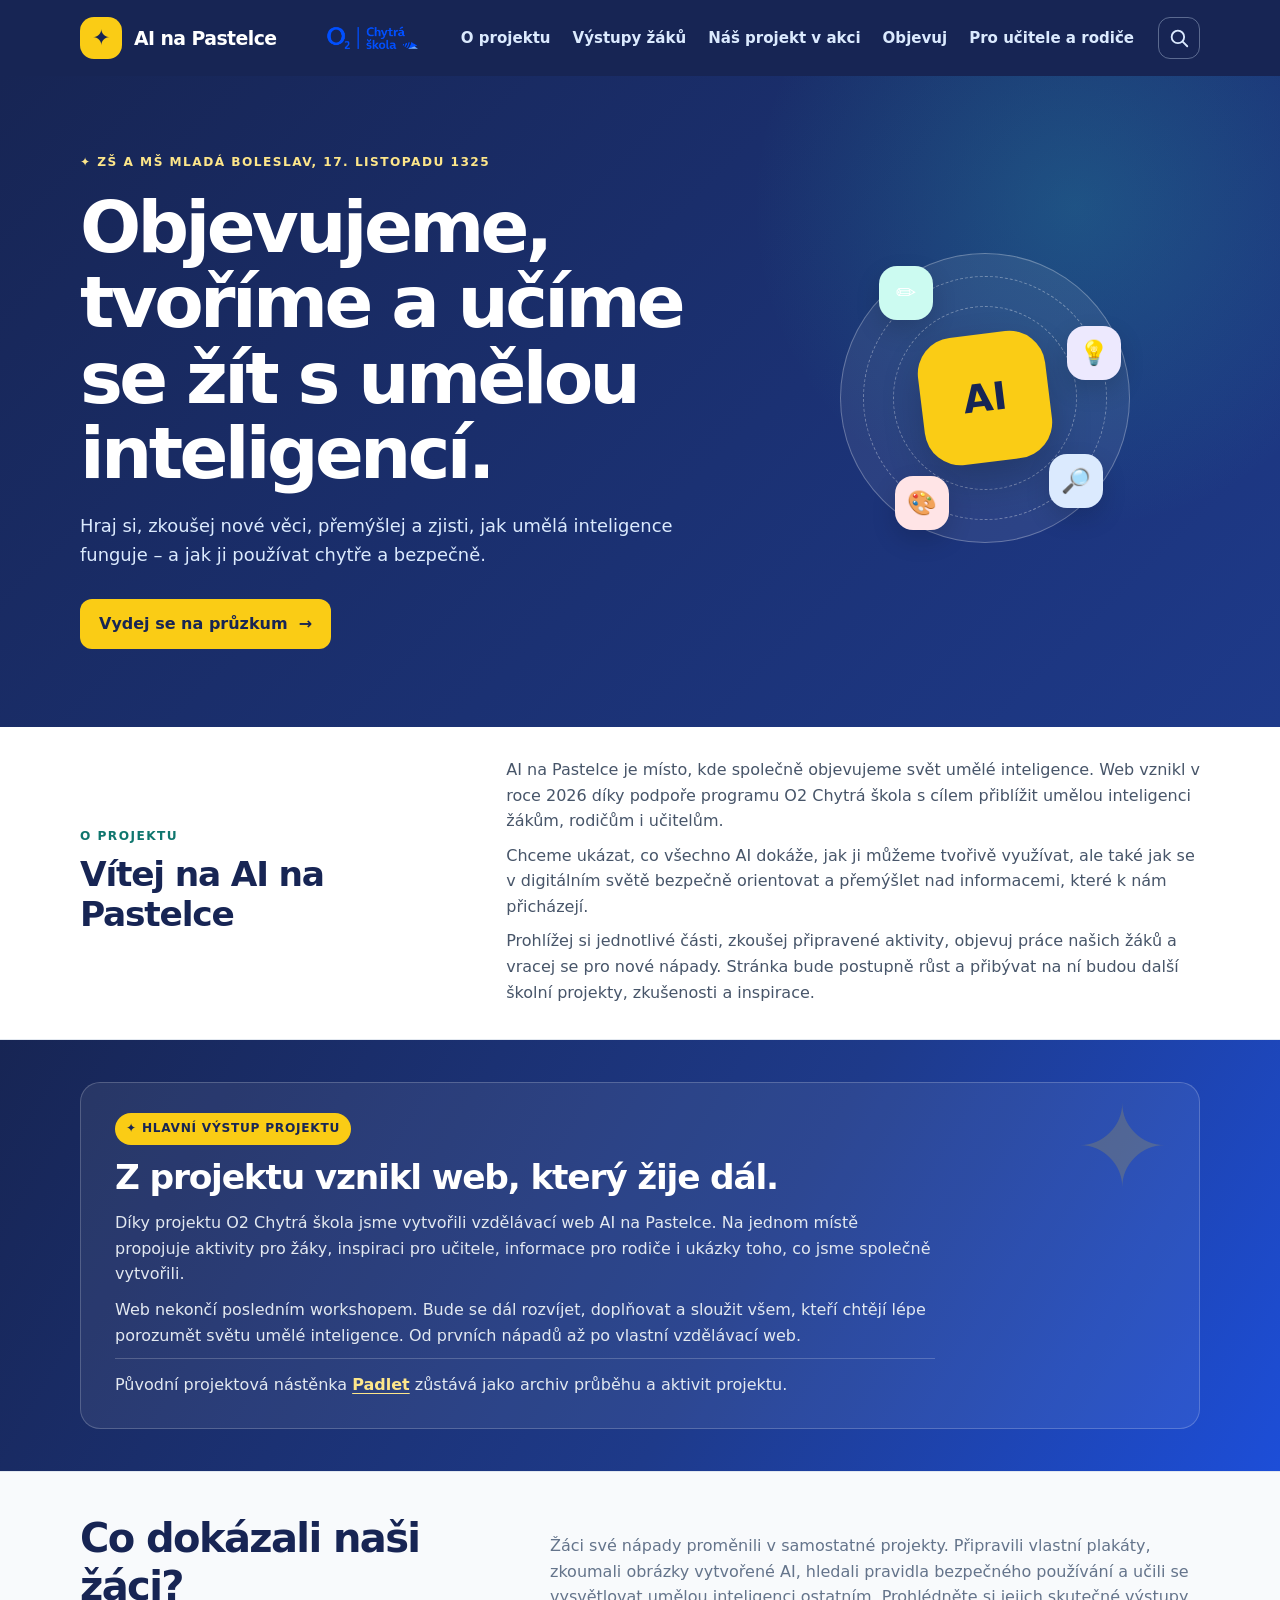
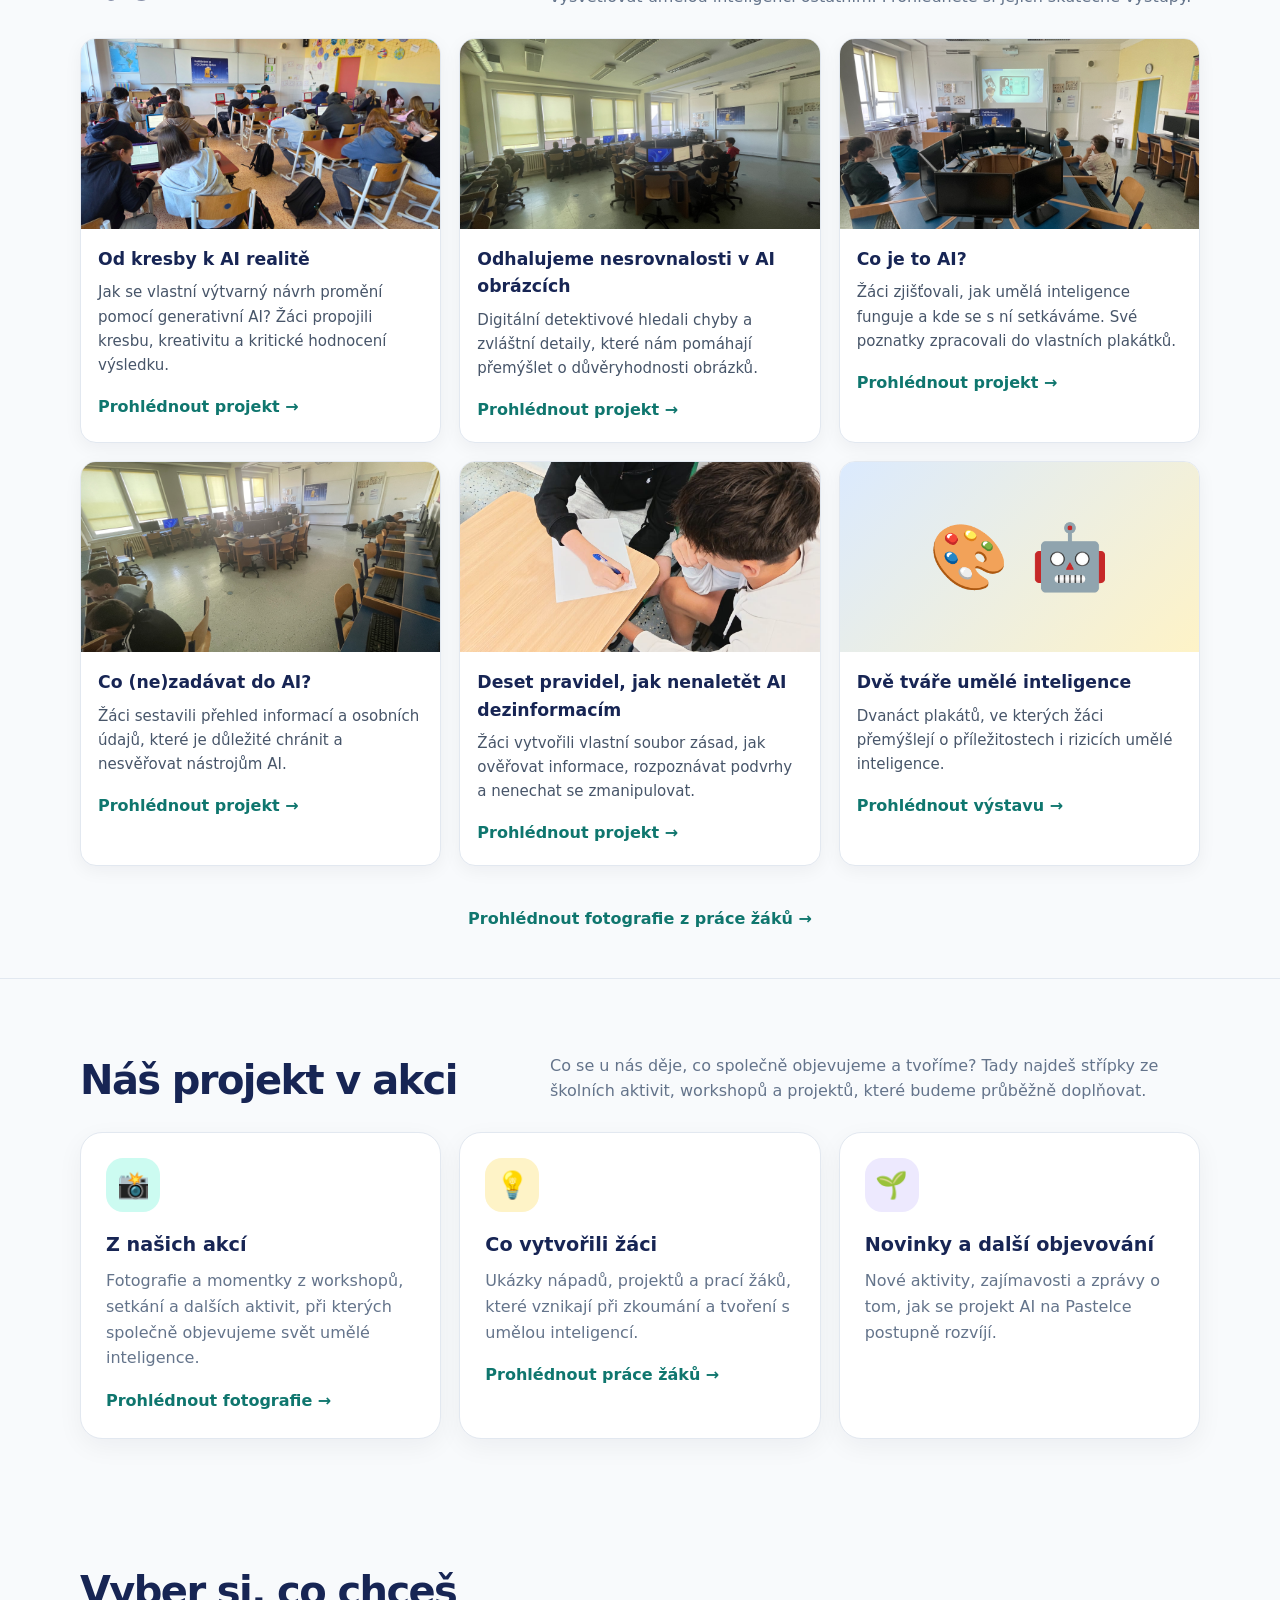
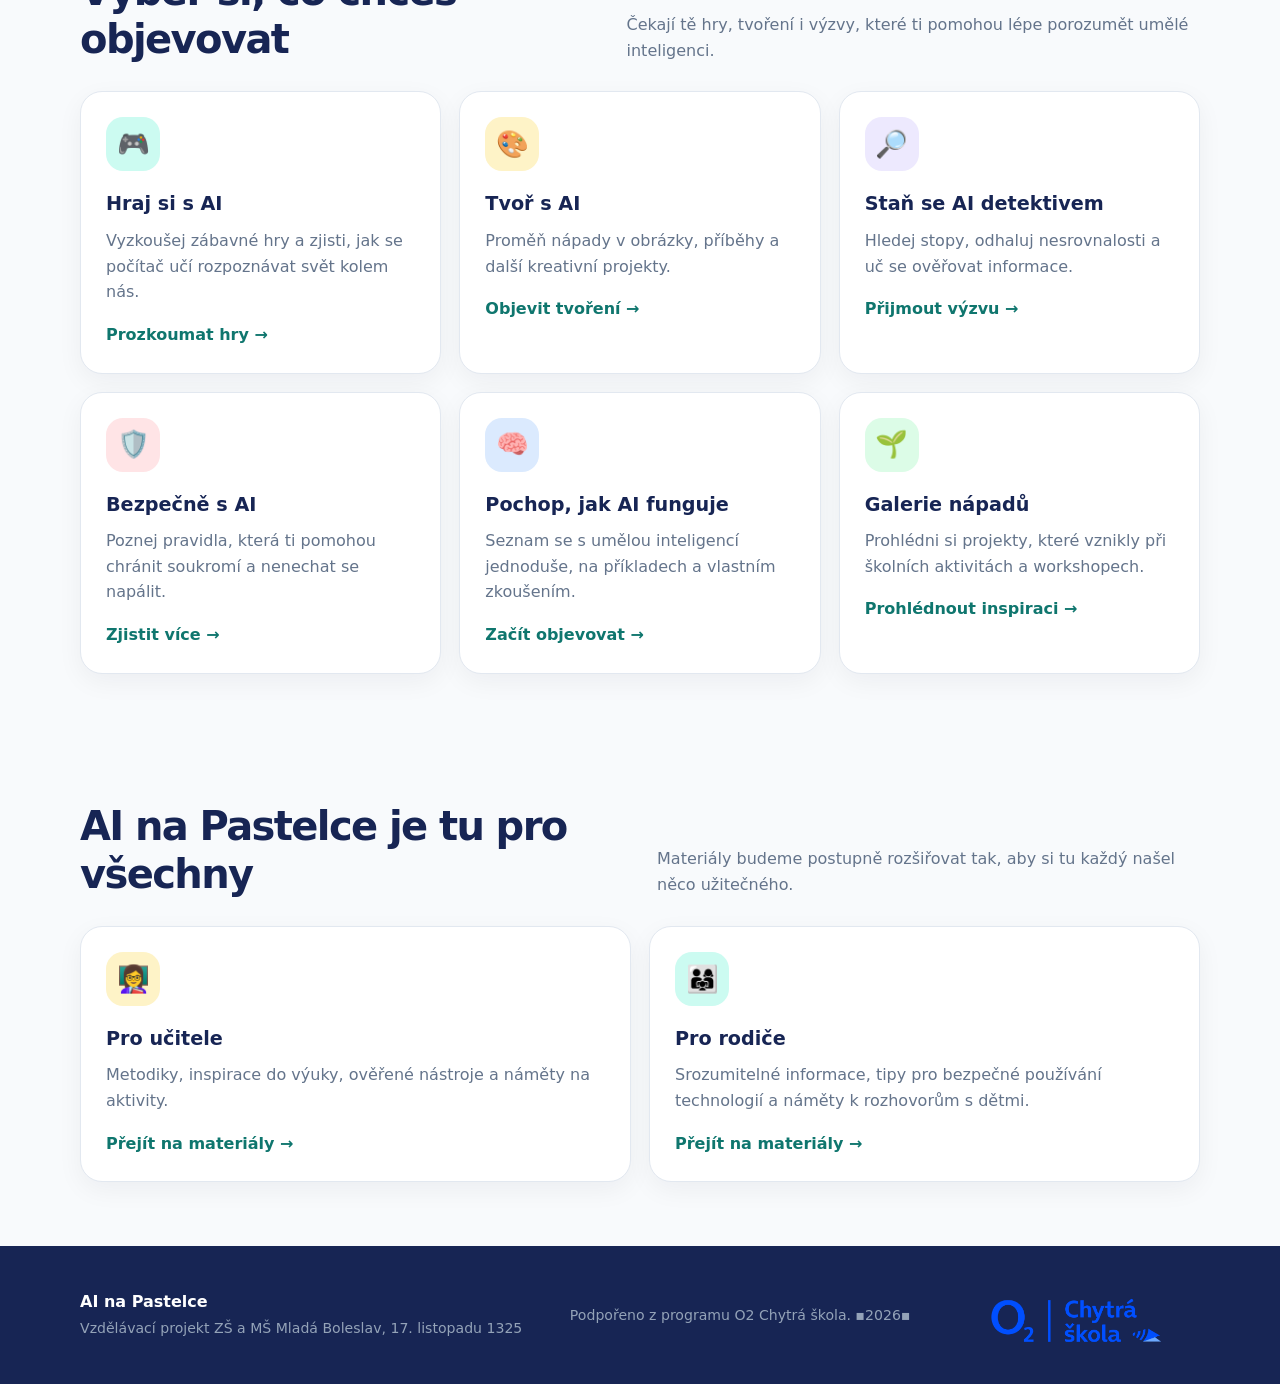
==== commit f81ac14f: "Aktualizace odkazu na projekt Dvě tváře umělé inteligence" ====
--- a/index.html
+++ b/index.html
@@ -192,9 +192,9 @@
           <article class="student-work-card">
             <div style="height:190px;display:grid;place-items:center;background:linear-gradient(135deg,#dbeafe,#fef3c7);font-size:4rem" aria-hidden="true">🎨 🤖</div>
             <div class="student-work-card-copy">
-              <h3>AI očima osmáků</h3>
-              <p>Dvanáct plakátů, ve kterých osmáci přemýšlejí o příležitostech i rizicích umělé inteligence.</p>
-              <a class="site-card-link" href="ai-ocima-osmaku.html">Prohlédnout výstavu →</a>
+              <h3>Dvě tváře umělé inteligence</h3>
+              <p>Dvanáct plakátů, ve kterých žáci přemýšlejí o příležitostech i rizicích umělé inteligence.</p>
+              <a class="site-card-link" href="https://zspastelka.github.io/Dve-tvare-umele-inteligence/">Prohlédnout výstavu →</a>
             </div>
           </article>
         </div>
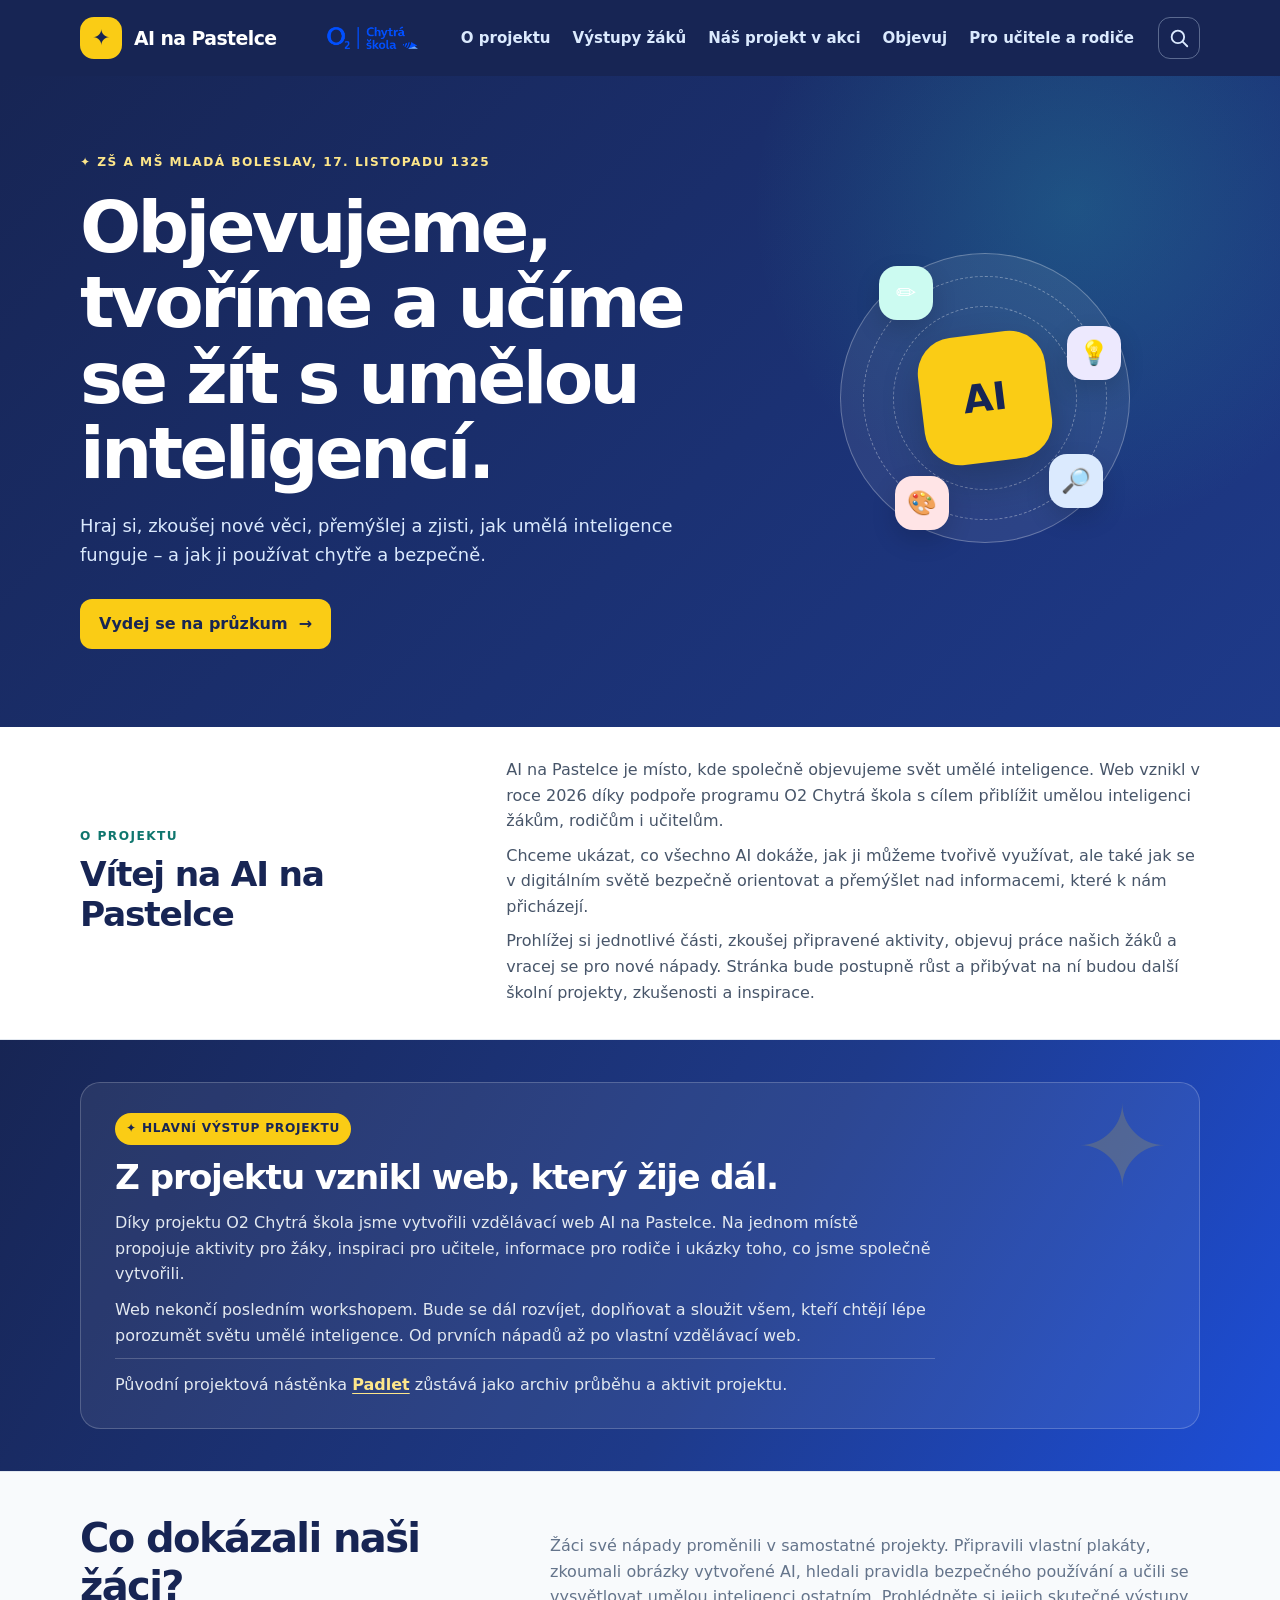
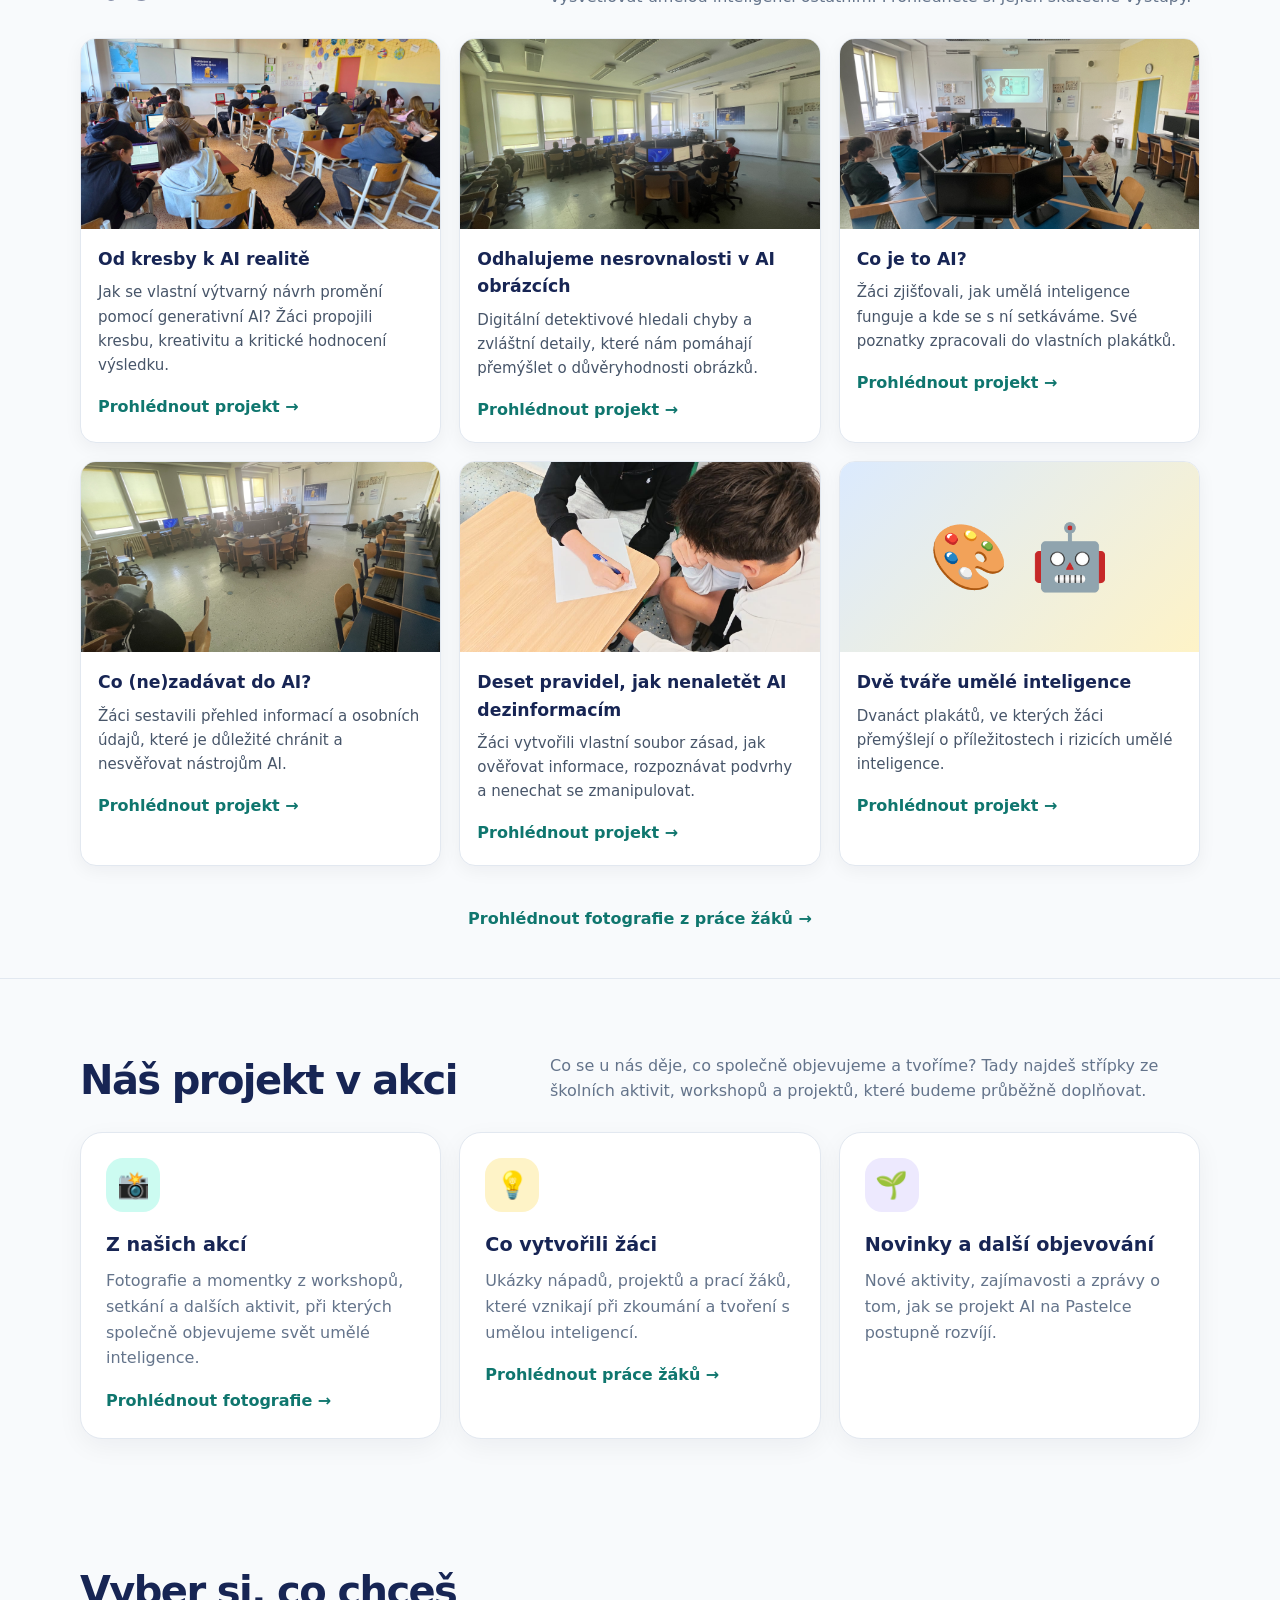
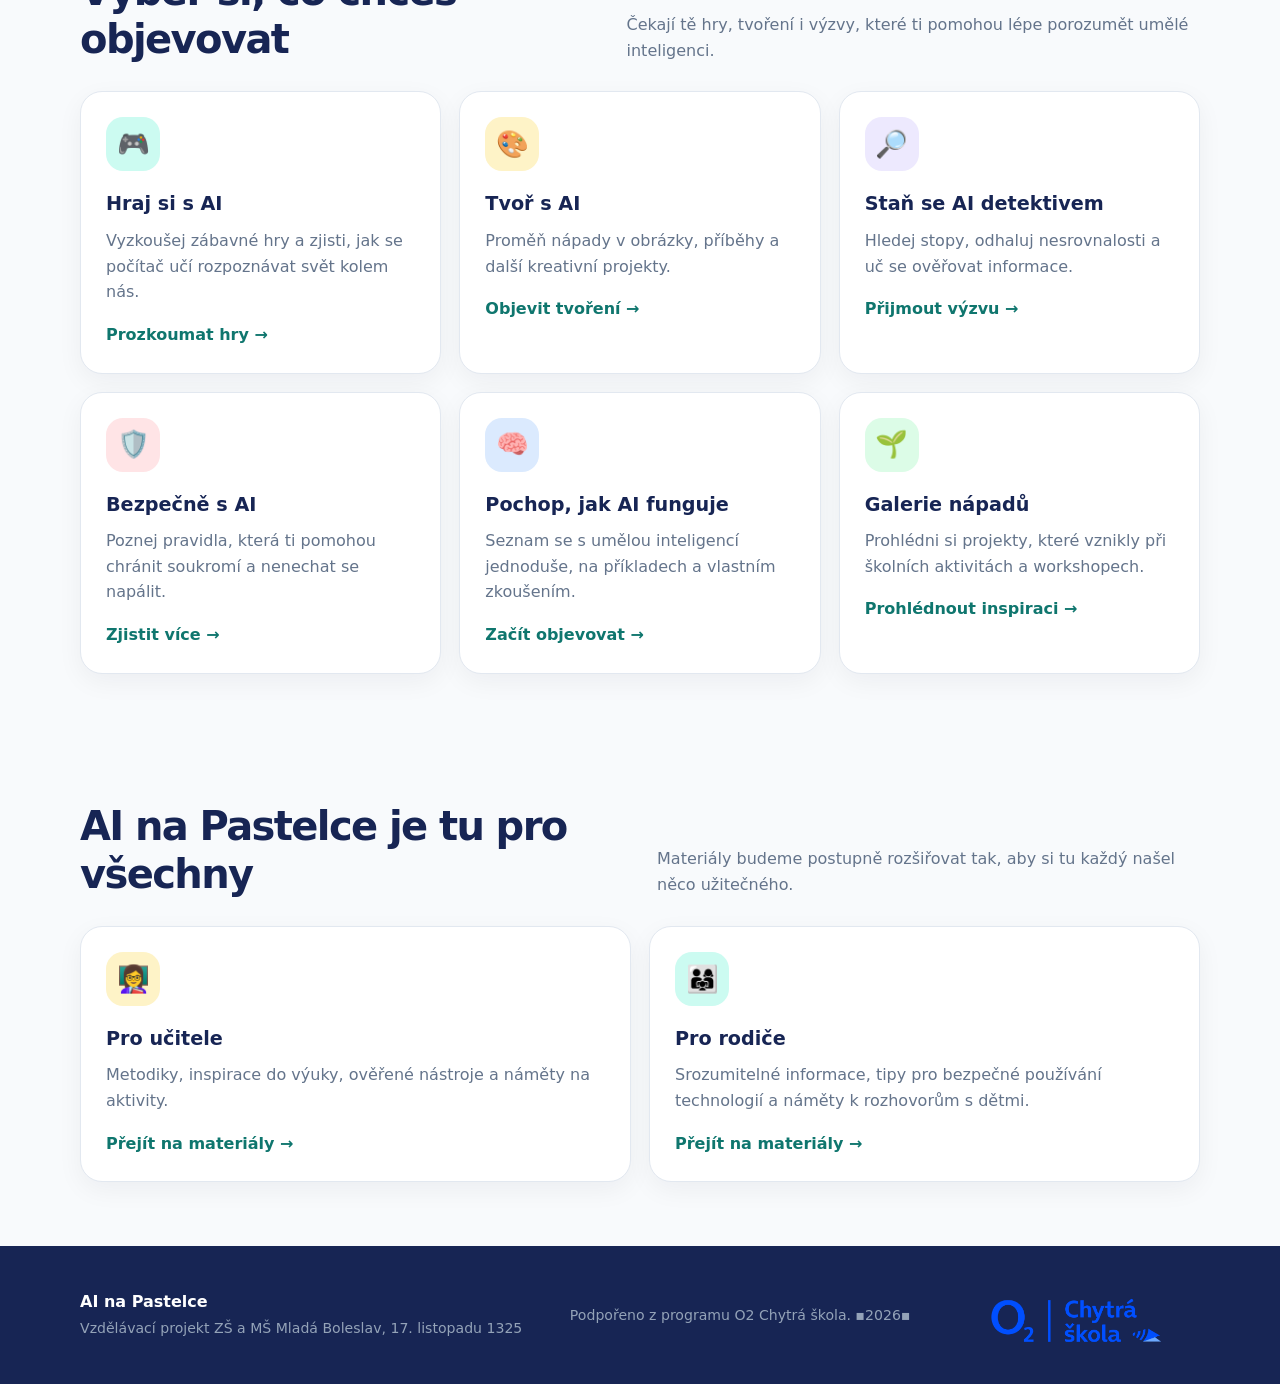
==== commit 0c5cf98c: "Změna popisku odkazu na projekt Dvě tváře umělé inteligence" ====
--- a/index.html
+++ b/index.html
@@ -194,7 +194,7 @@
             <div class="student-work-card-copy">
               <h3>Dvě tváře umělé inteligence</h3>
               <p>Dvanáct plakátů, ve kterých žáci přemýšlejí o příležitostech i rizicích umělé inteligence.</p>
-              <a class="site-card-link" href="https://zspastelka.github.io/Dve-tvare-umele-inteligence/">Prohlédnout výstavu →</a>
+              <a class="site-card-link" href="https://zspastelka.github.io/Dve-tvare-umele-inteligence/">Prohlédnout projekt →</a>
             </div>
           </article>
         </div>
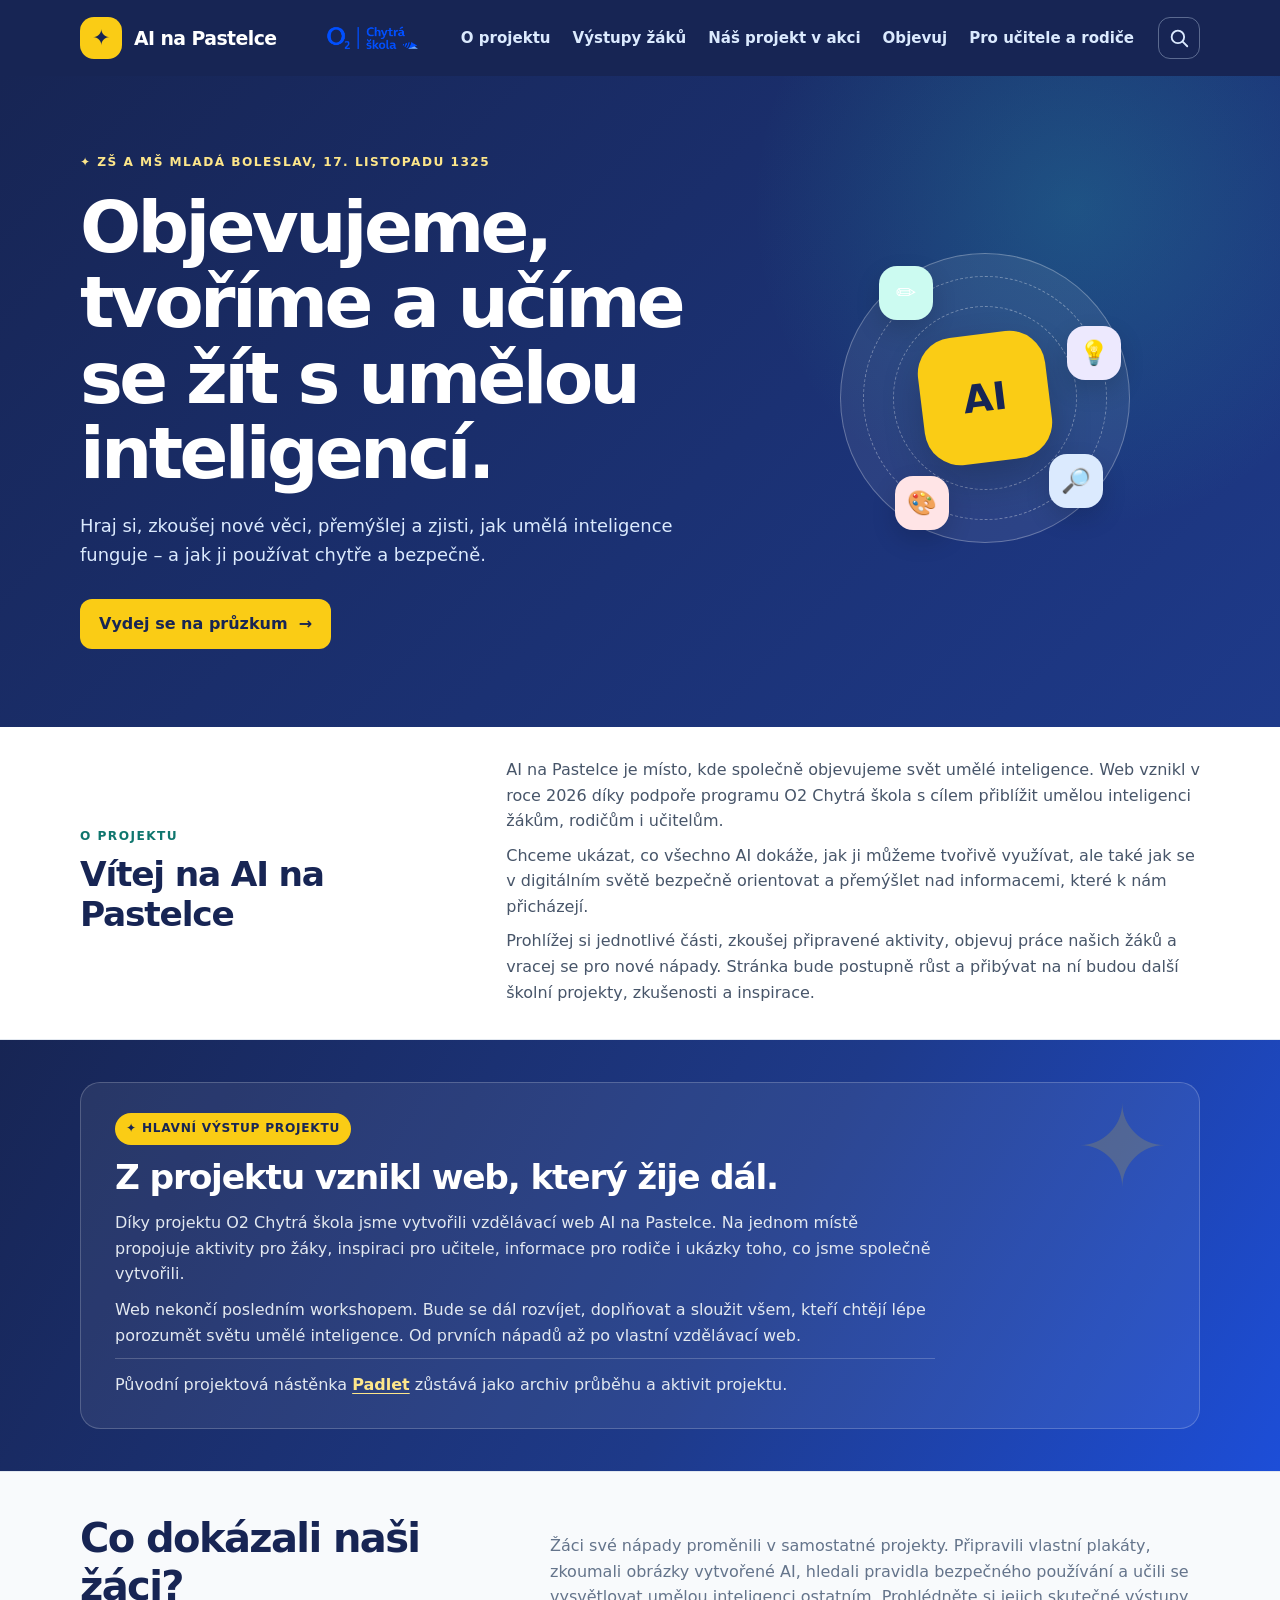
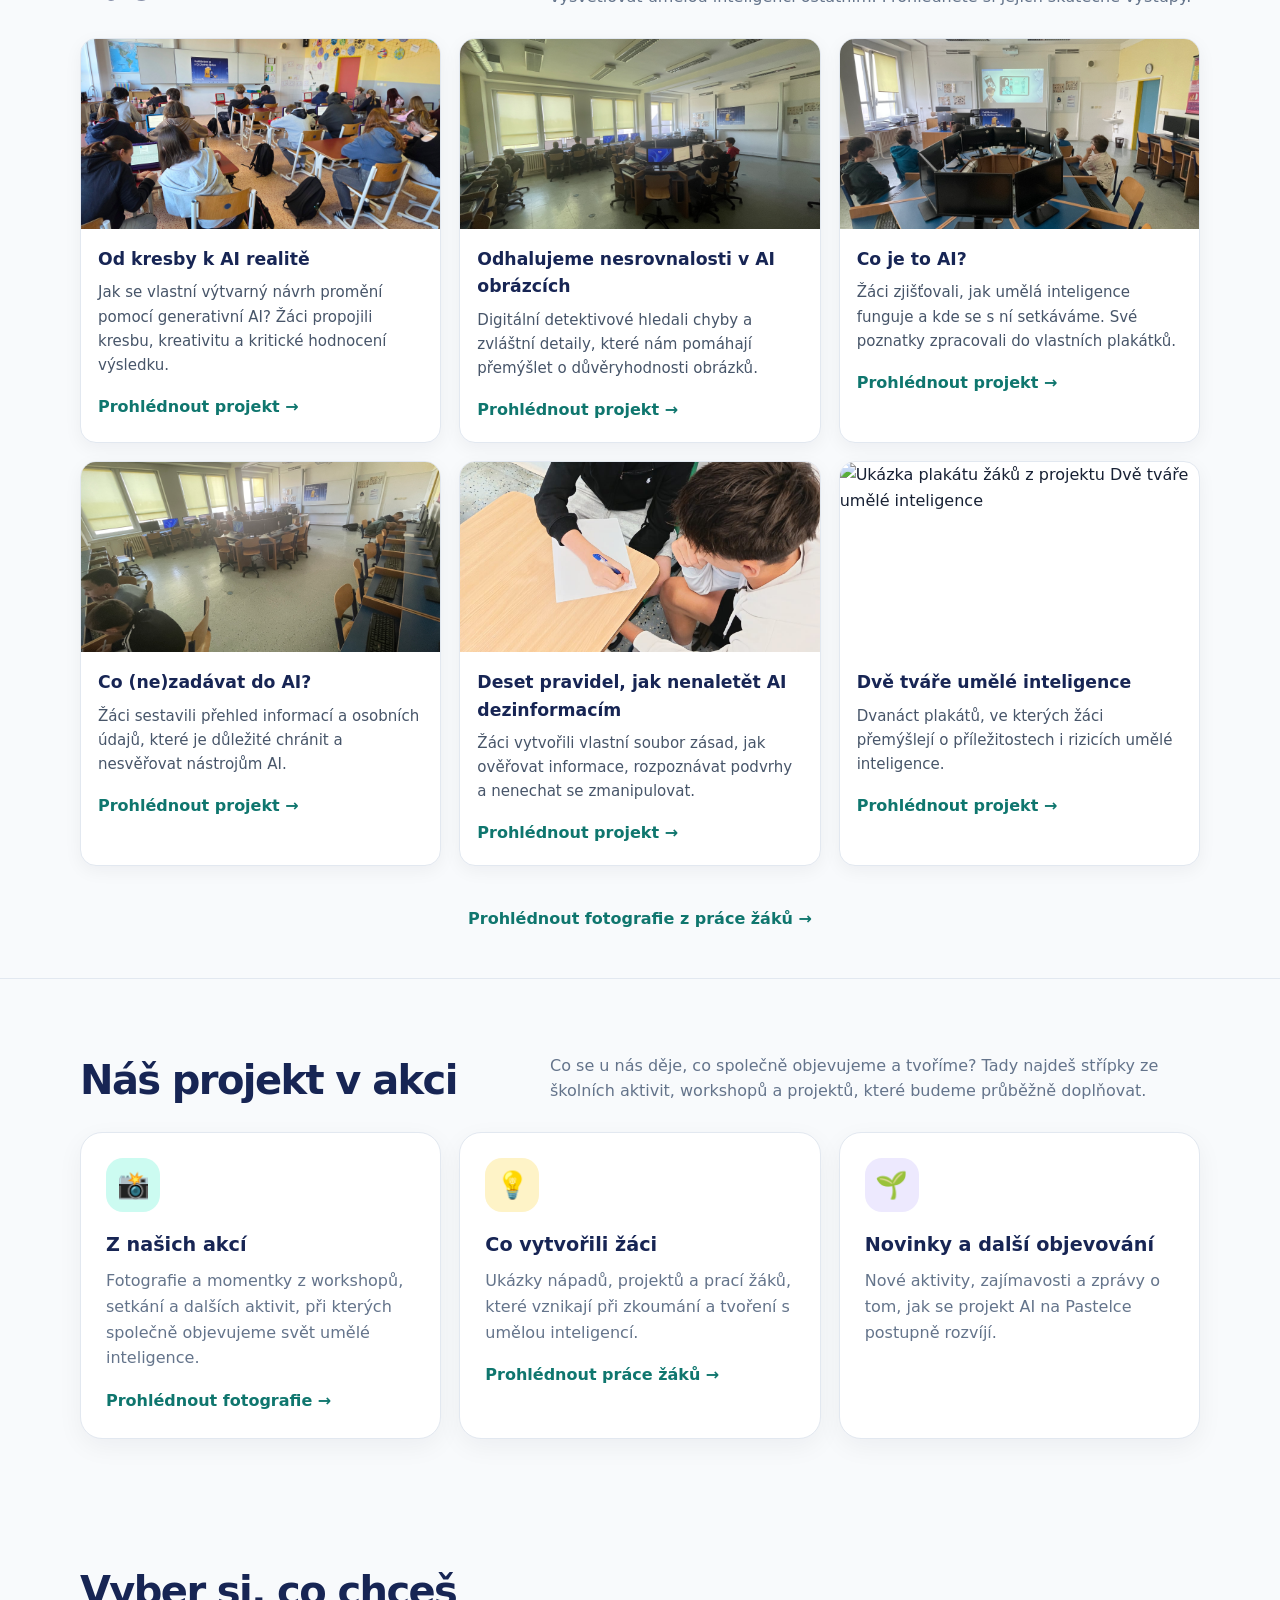
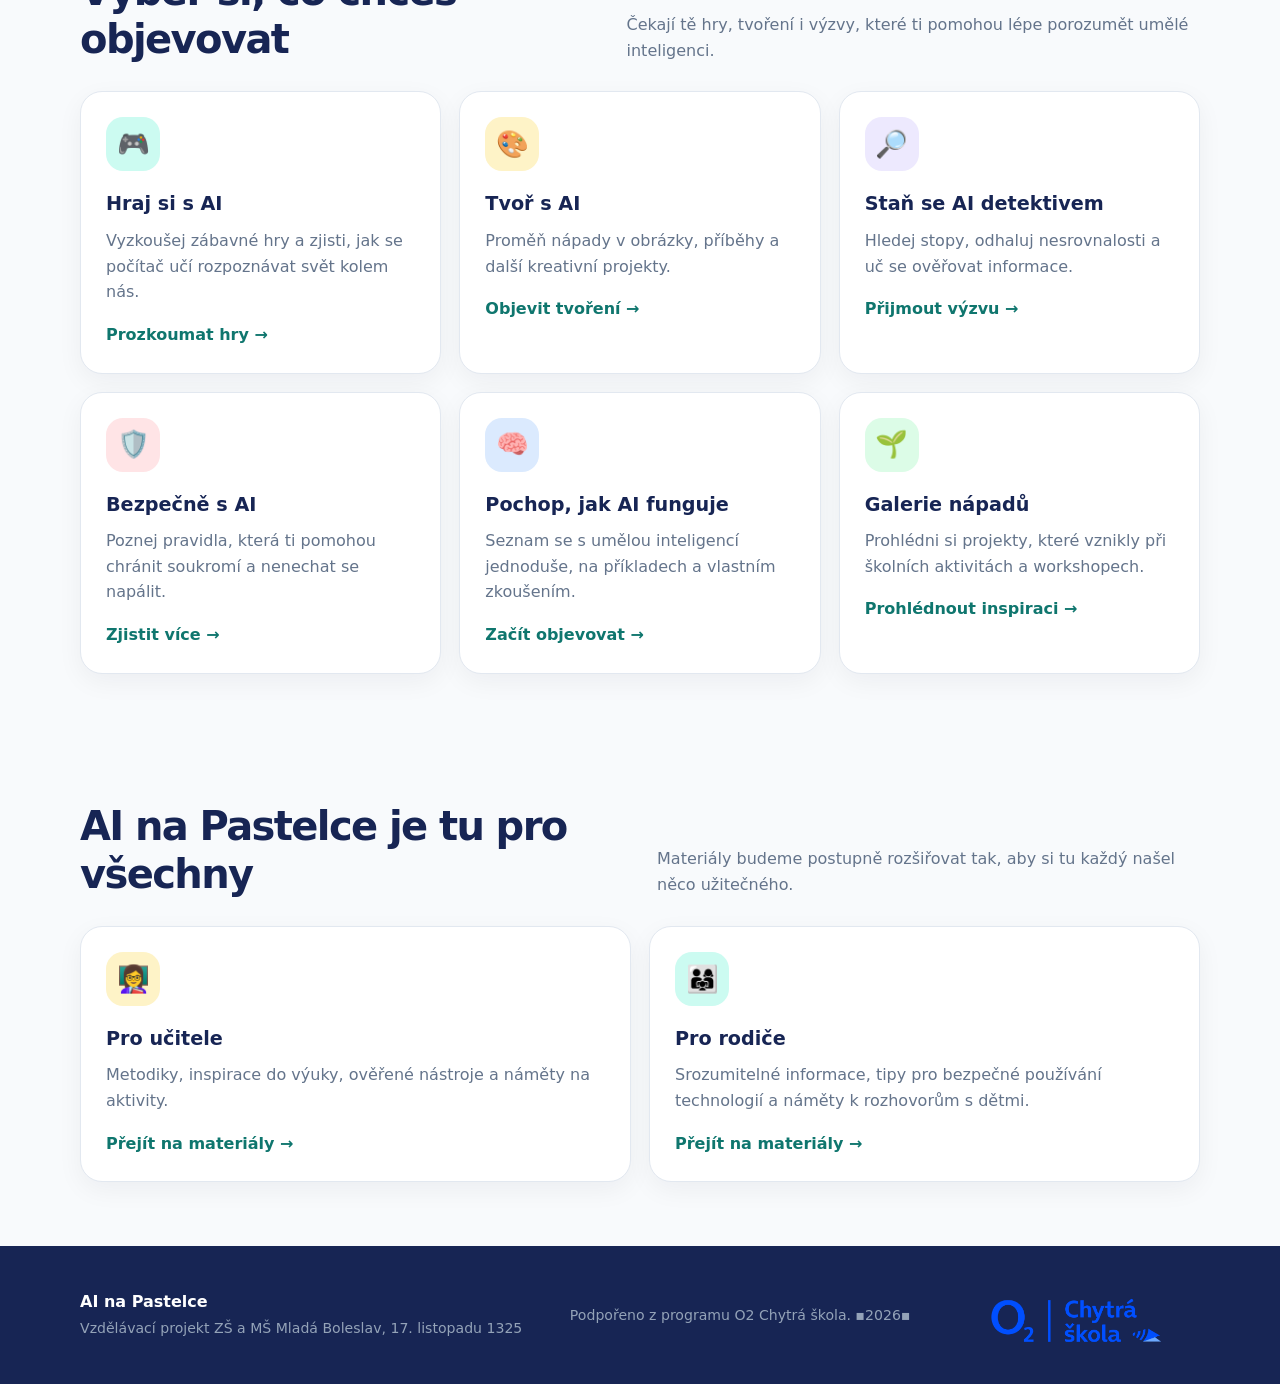
==== commit 562e6f01: "Doplnění náhledového obrázku projektu Dvě tváře umělé inteligence" ====
--- a/index.html
+++ b/index.html
@@ -190,7 +190,7 @@
             </div>
           </article>
           <article class="student-work-card">
-            <div style="height:190px;display:grid;place-items:center;background:linear-gradient(135deg,#dbeafe,#fef3c7);font-size:4rem" aria-hidden="true">🎨 🤖</div>
+            <img src="https://raw.githubusercontent.com/zspastelka/Dve-tvare-umele-inteligence/main/img/01.jpg" alt="Ukázka plakátu žáků z projektu Dvě tváře umělé inteligence" loading="lazy">
             <div class="student-work-card-copy">
               <h3>Dvě tváře umělé inteligence</h3>
               <p>Dvanáct plakátů, ve kterých žáci přemýšlejí o příležitostech i rizicích umělé inteligence.</p>
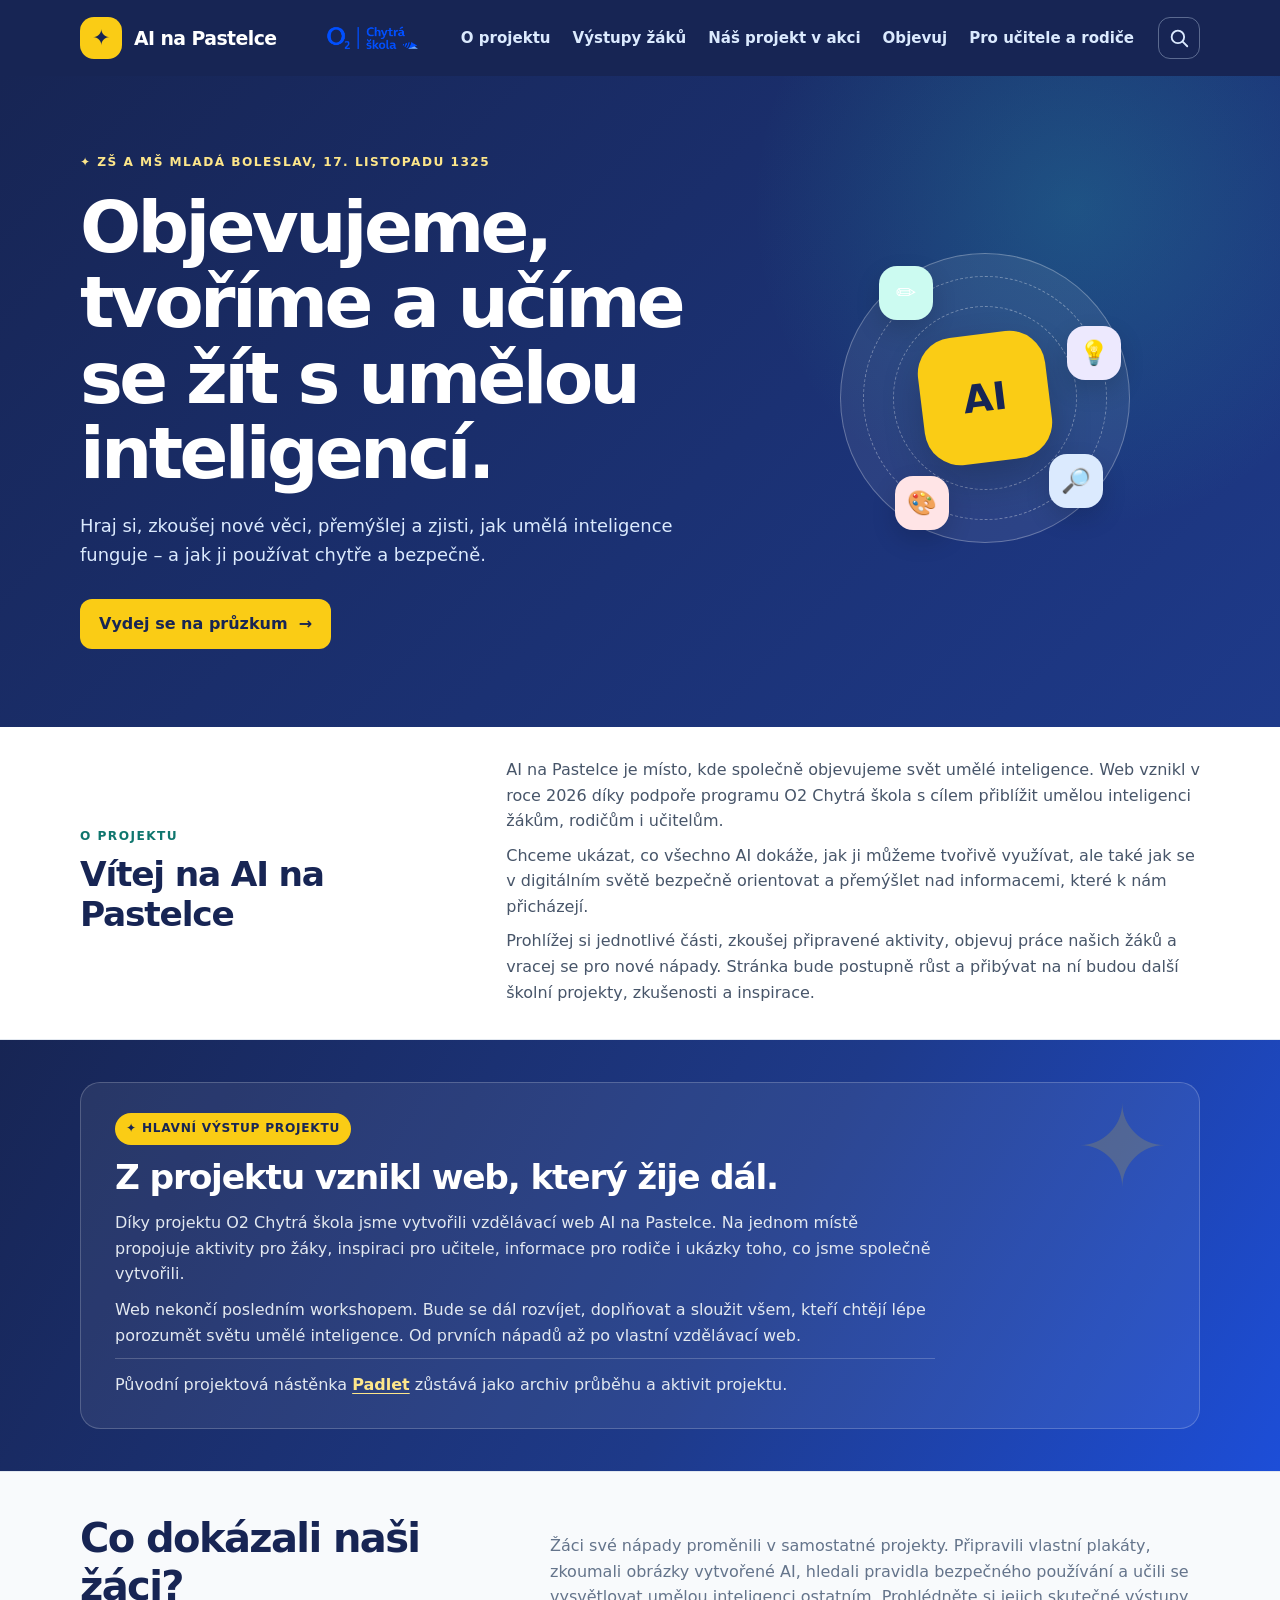
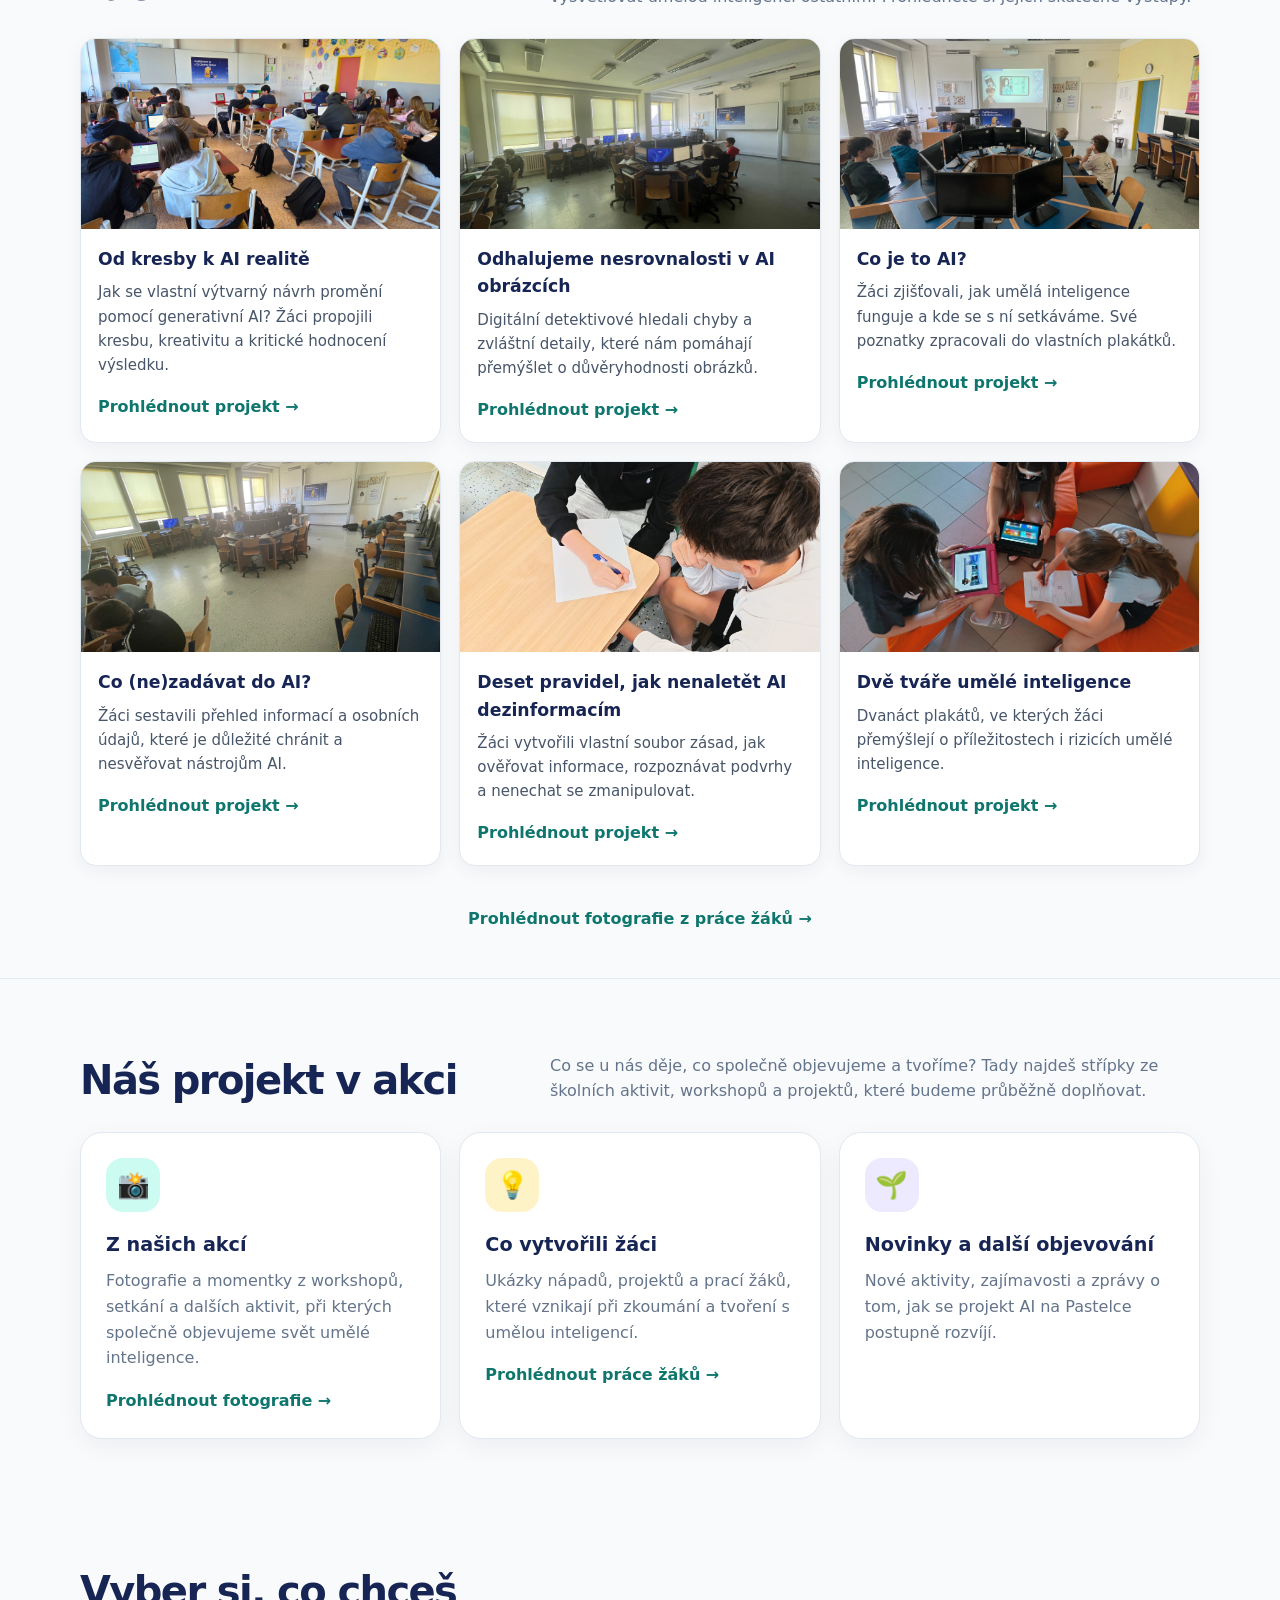
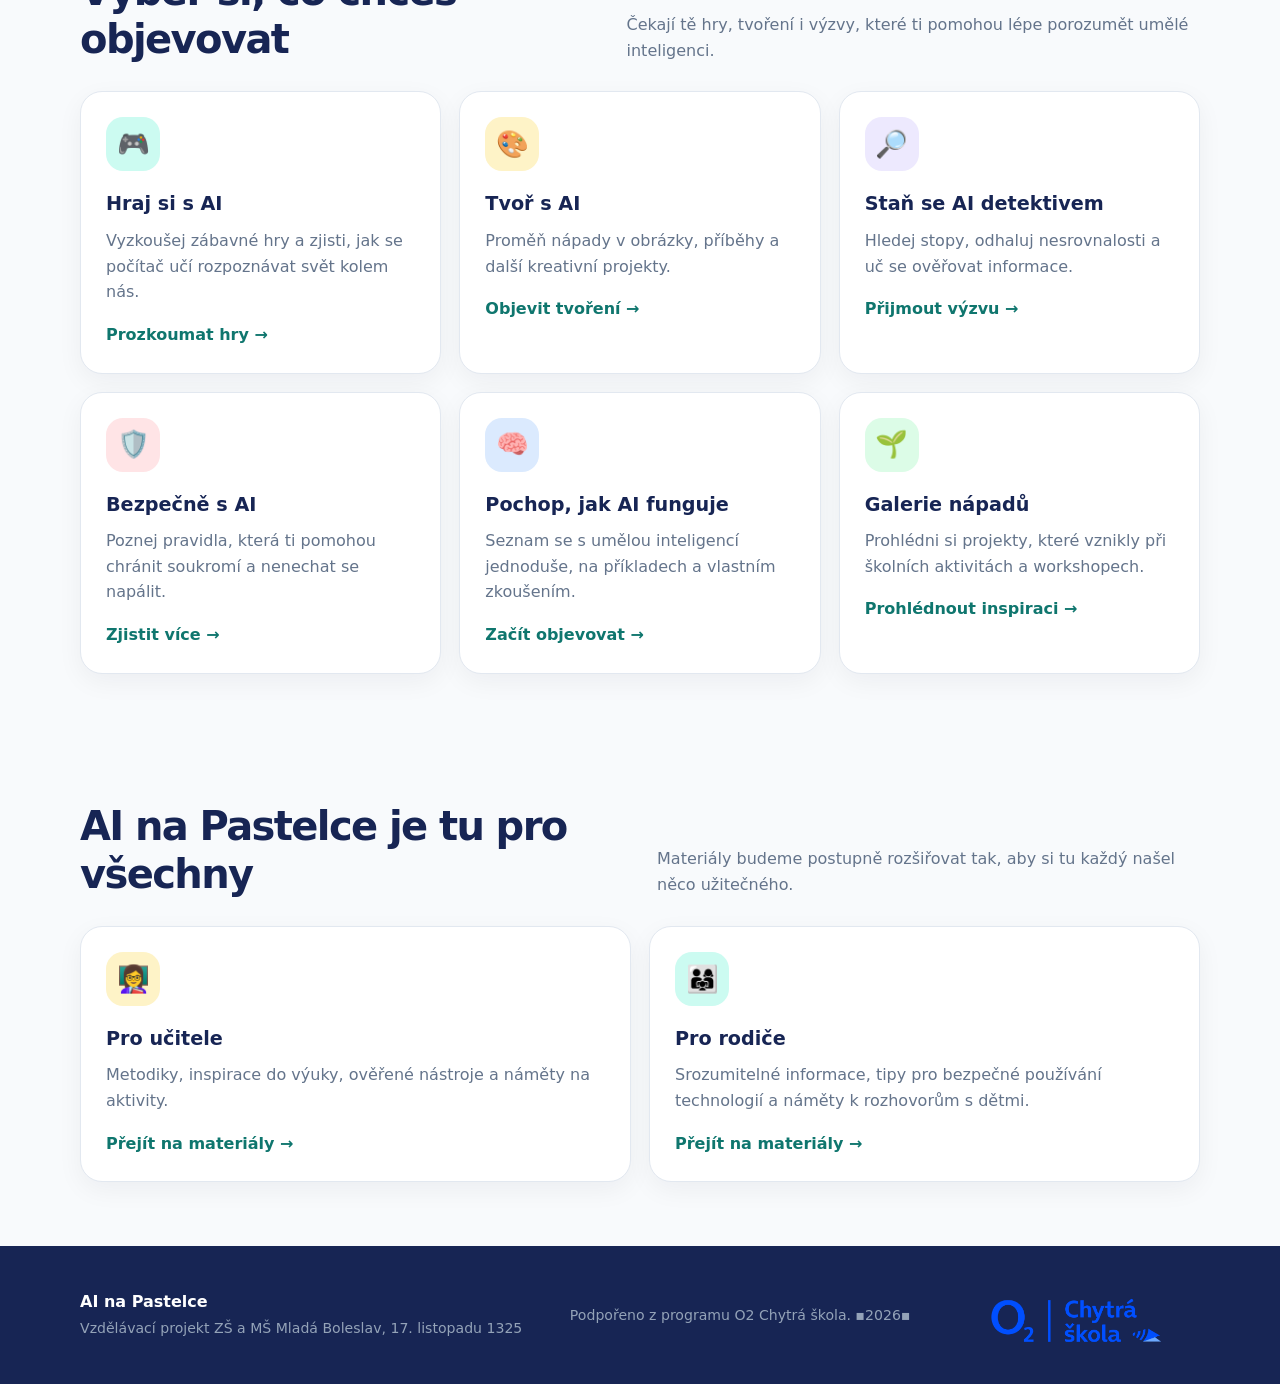
==== commit 85bef0f9: "Oprava náhledové fotografie projektu Dvě tváře umělé inteligence" ====
--- a/index.html
+++ b/index.html
@@ -190,7 +190,7 @@
             </div>
           </article>
           <article class="student-work-card">
-            <img src="https://raw.githubusercontent.com/zspastelka/Dve-tvare-umele-inteligence/main/img/01.jpg" alt="Ukázka plakátu žáků z projektu Dvě tváře umělé inteligence" loading="lazy">
+            <img src="images/galerie/zaci/fotoalbum-8/WhatsApp_Image_2026_05_27_at_14_23_20__2_.jpeg" alt="Žáci při práci na plakátech o možnostech a rizicích umělé inteligence" loading="lazy">
             <div class="student-work-card-copy">
               <h3>Dvě tváře umělé inteligence</h3>
               <p>Dvanáct plakátů, ve kterých žáci přemýšlejí o příležitostech i rizicích umělé inteligence.</p>
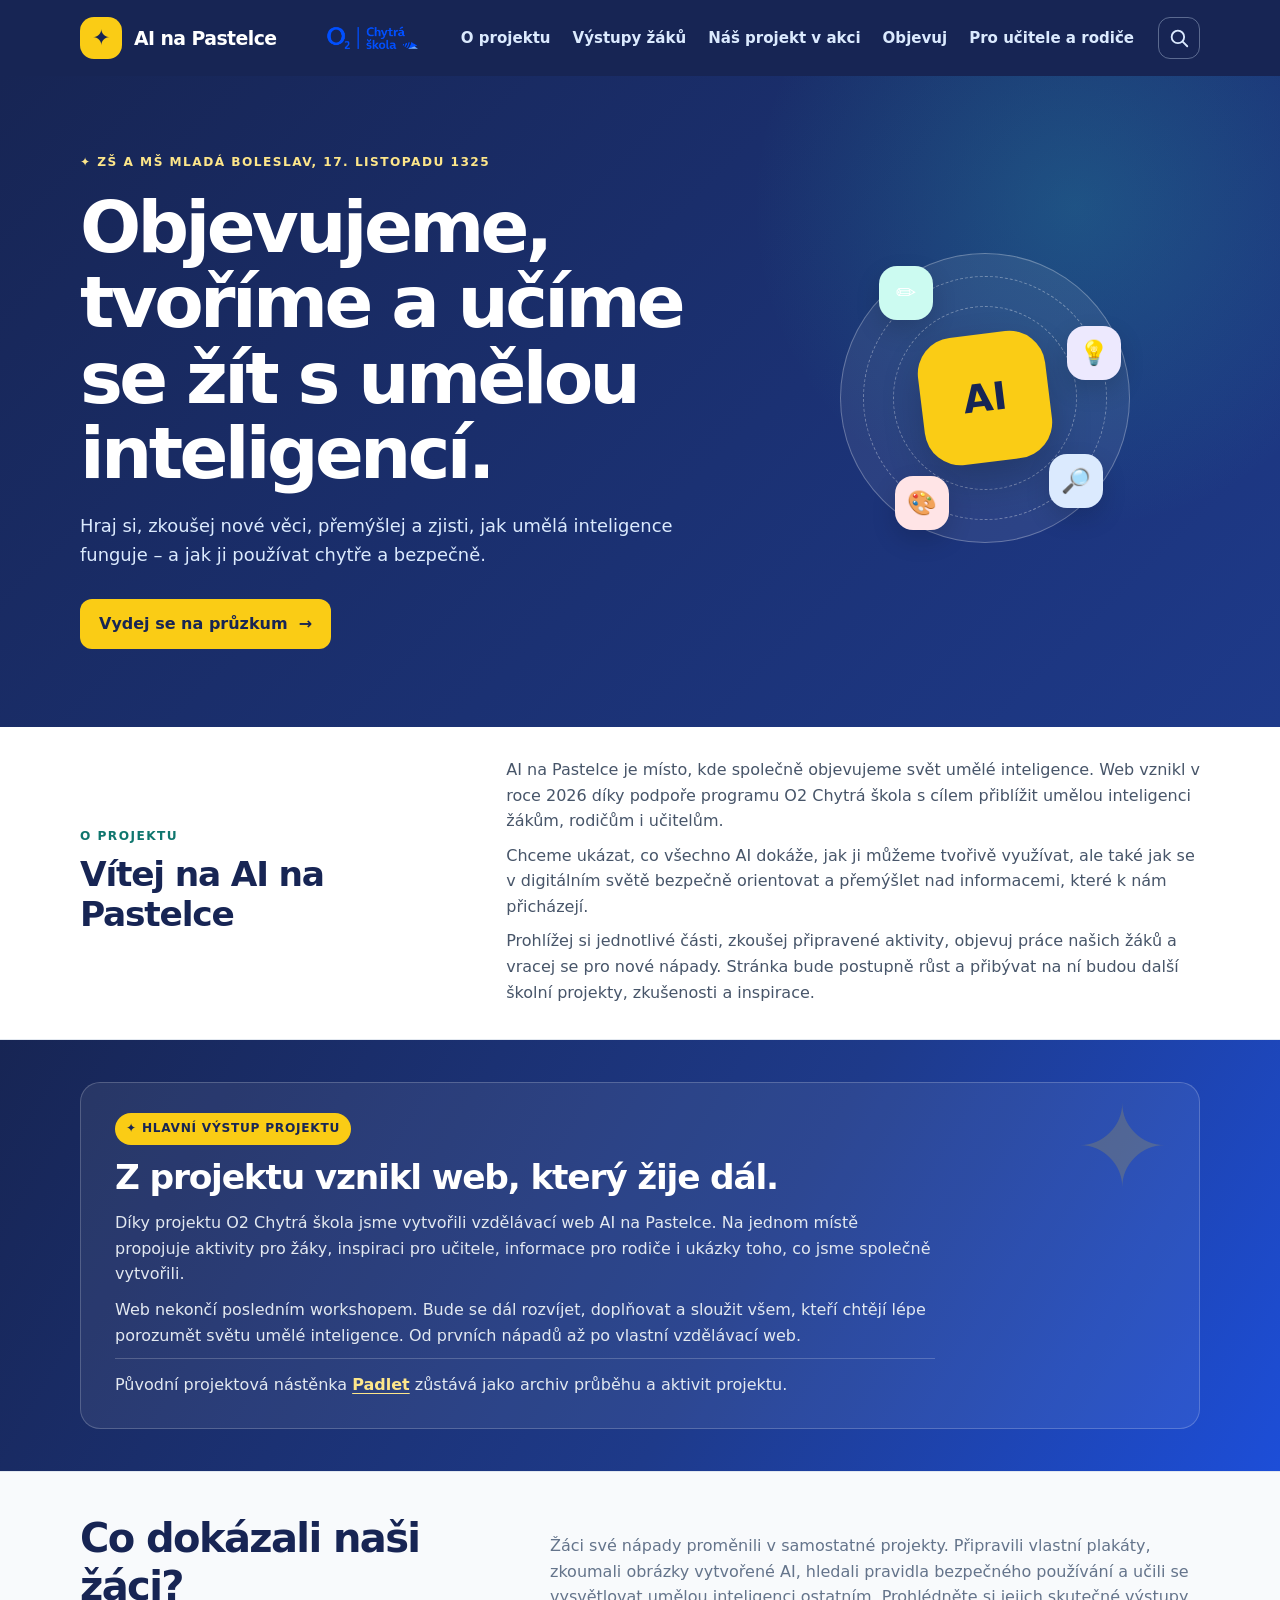
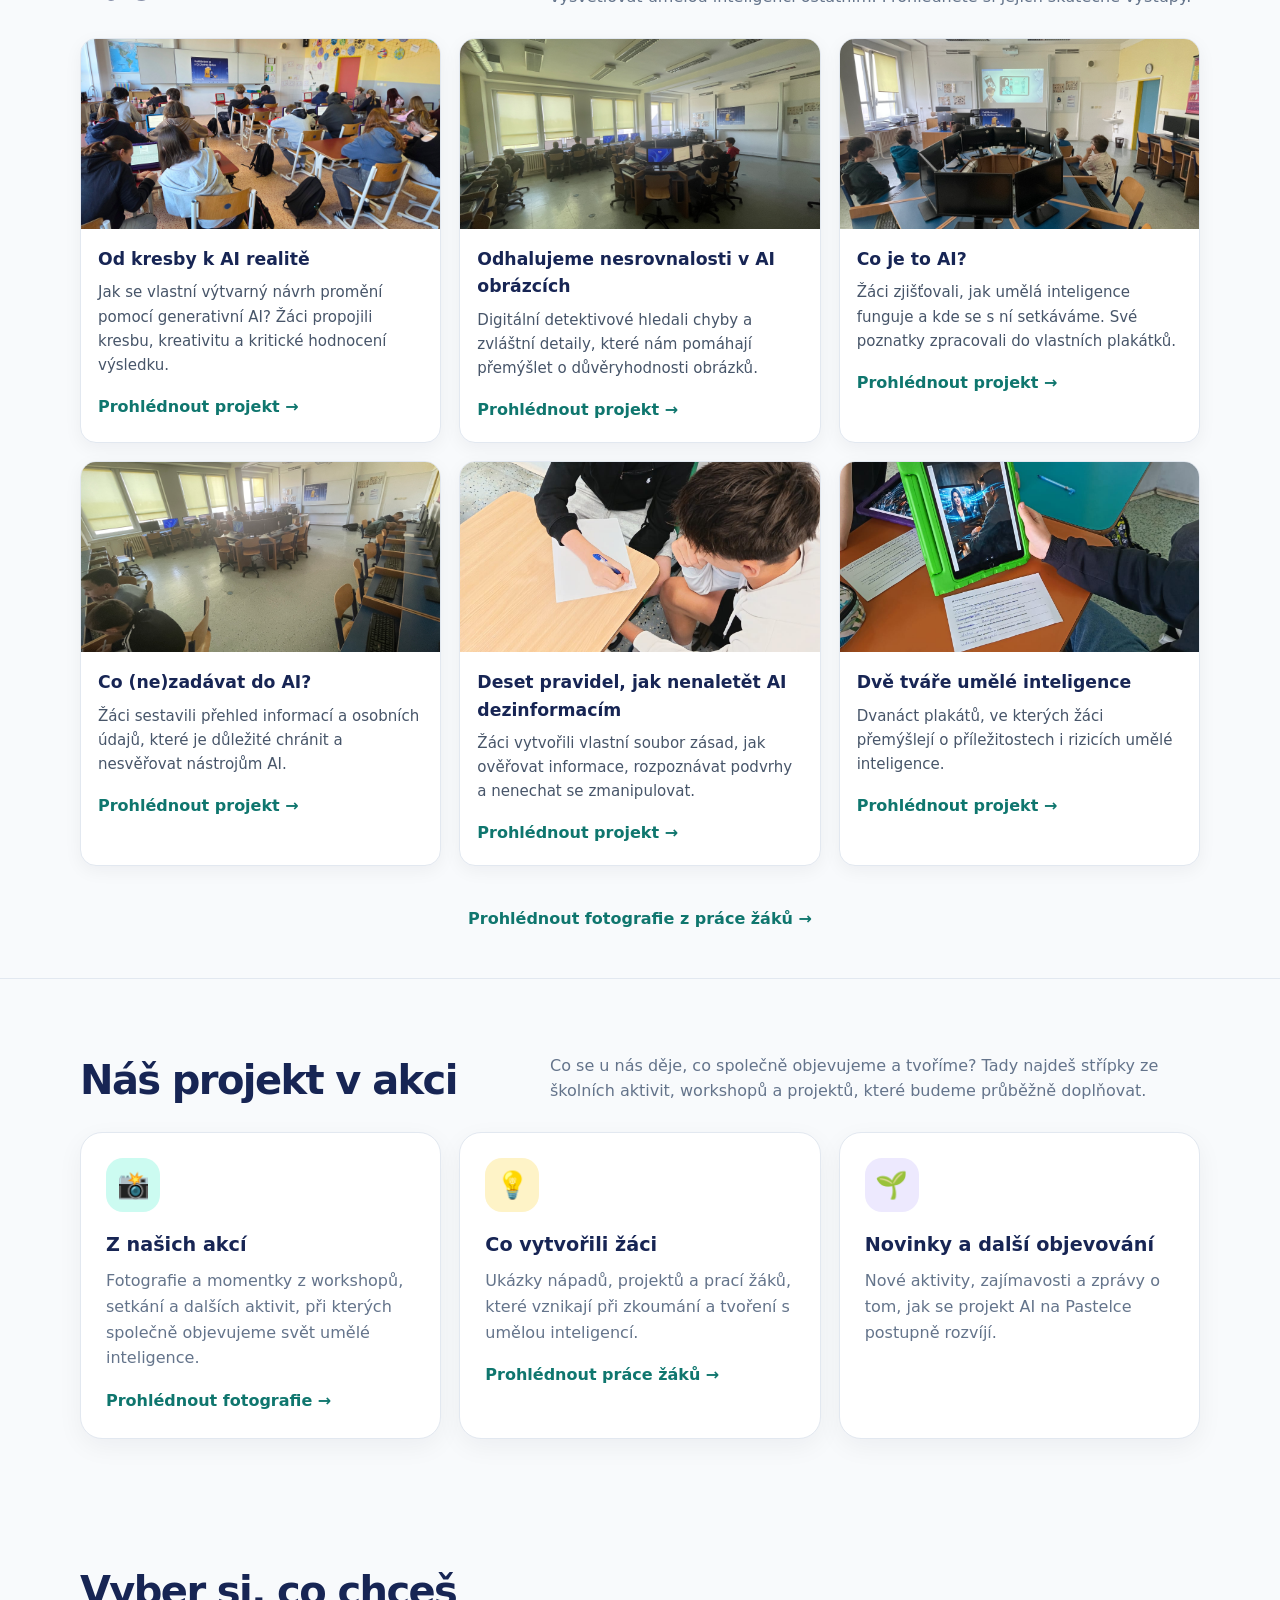
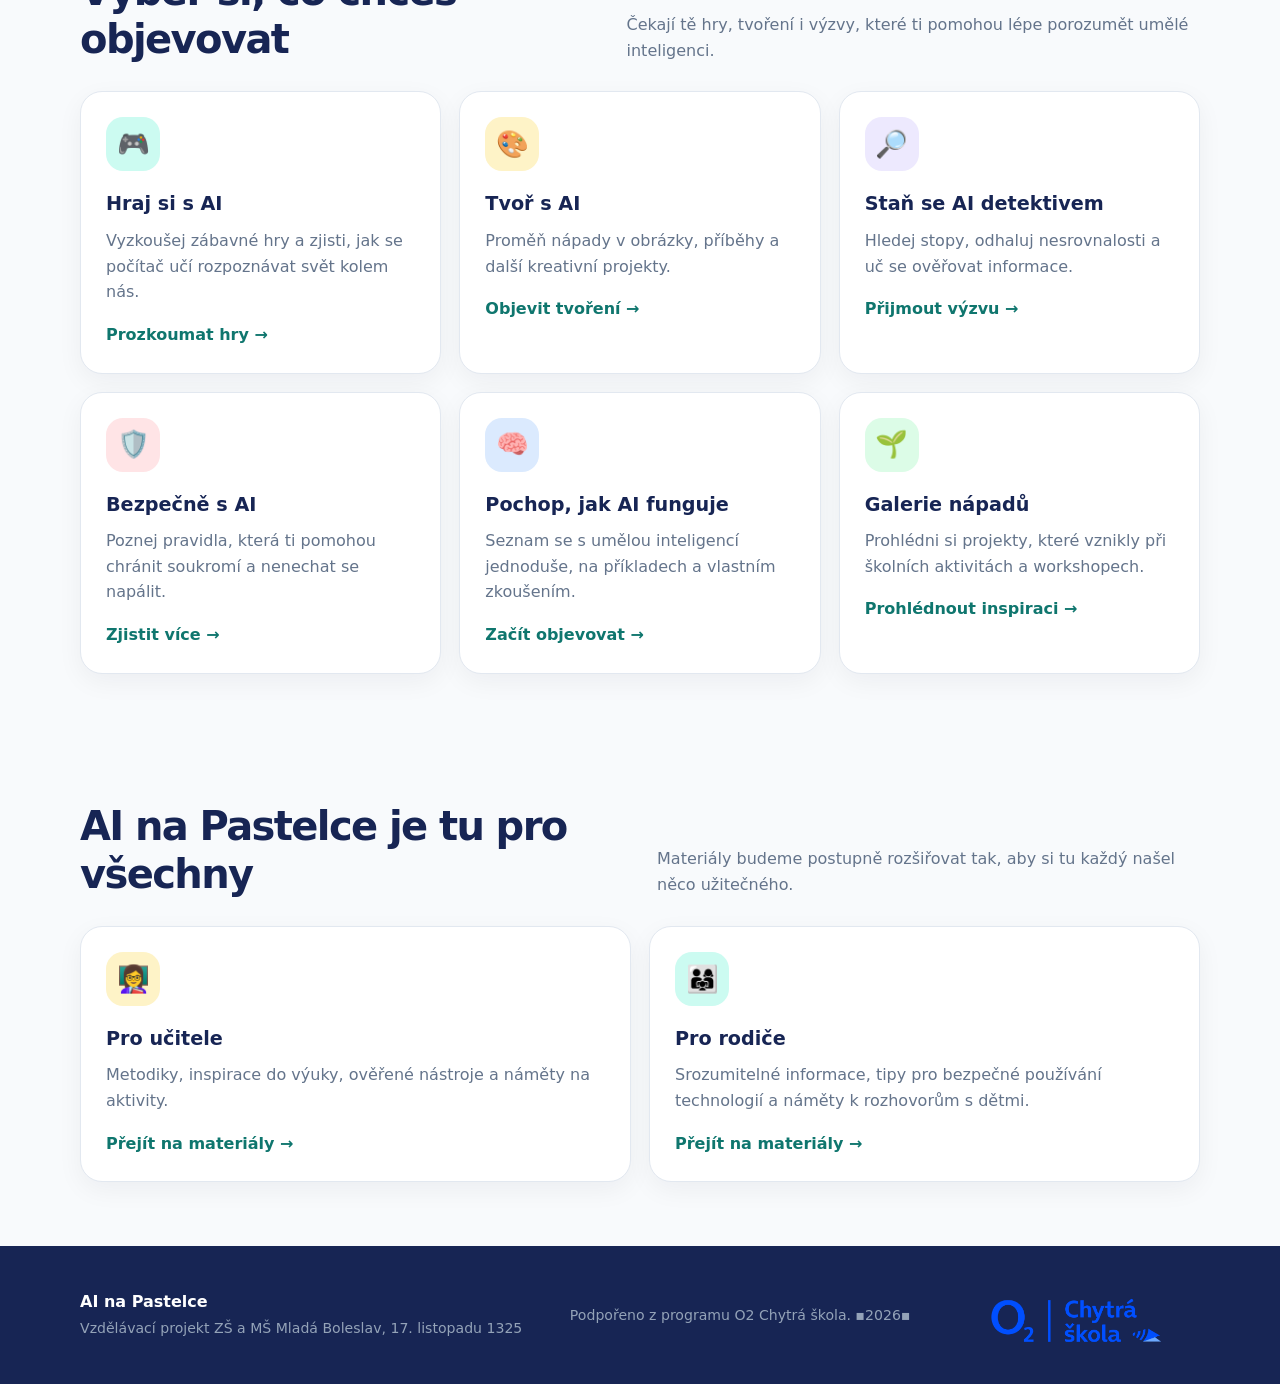
==== commit 3fb2a17d: "Změna náhledu projektu na fotografii z fotoalba 11" ====
--- a/index.html
+++ b/index.html
@@ -190,7 +190,7 @@
             </div>
           </article>
           <article class="student-work-card">
-            <img src="images/galerie/zaci/fotoalbum-8/WhatsApp_Image_2026_05_27_at_14_23_20__2_.jpeg" alt="Žáci při práci na plakátech o možnostech a rizicích umělé inteligence" loading="lazy">
+            <img src="images/galerie/zaci/fotoalbum-11/20260604_104607000_iOS%201.jpg" alt="Žáci při tvorbě plakátů pomocí umělé inteligence" loading="lazy">
             <div class="student-work-card-copy">
               <h3>Dvě tváře umělé inteligence</h3>
               <p>Dvanáct plakátů, ve kterých žáci přemýšlejí o příležitostech i rizicích umělé inteligence.</p>
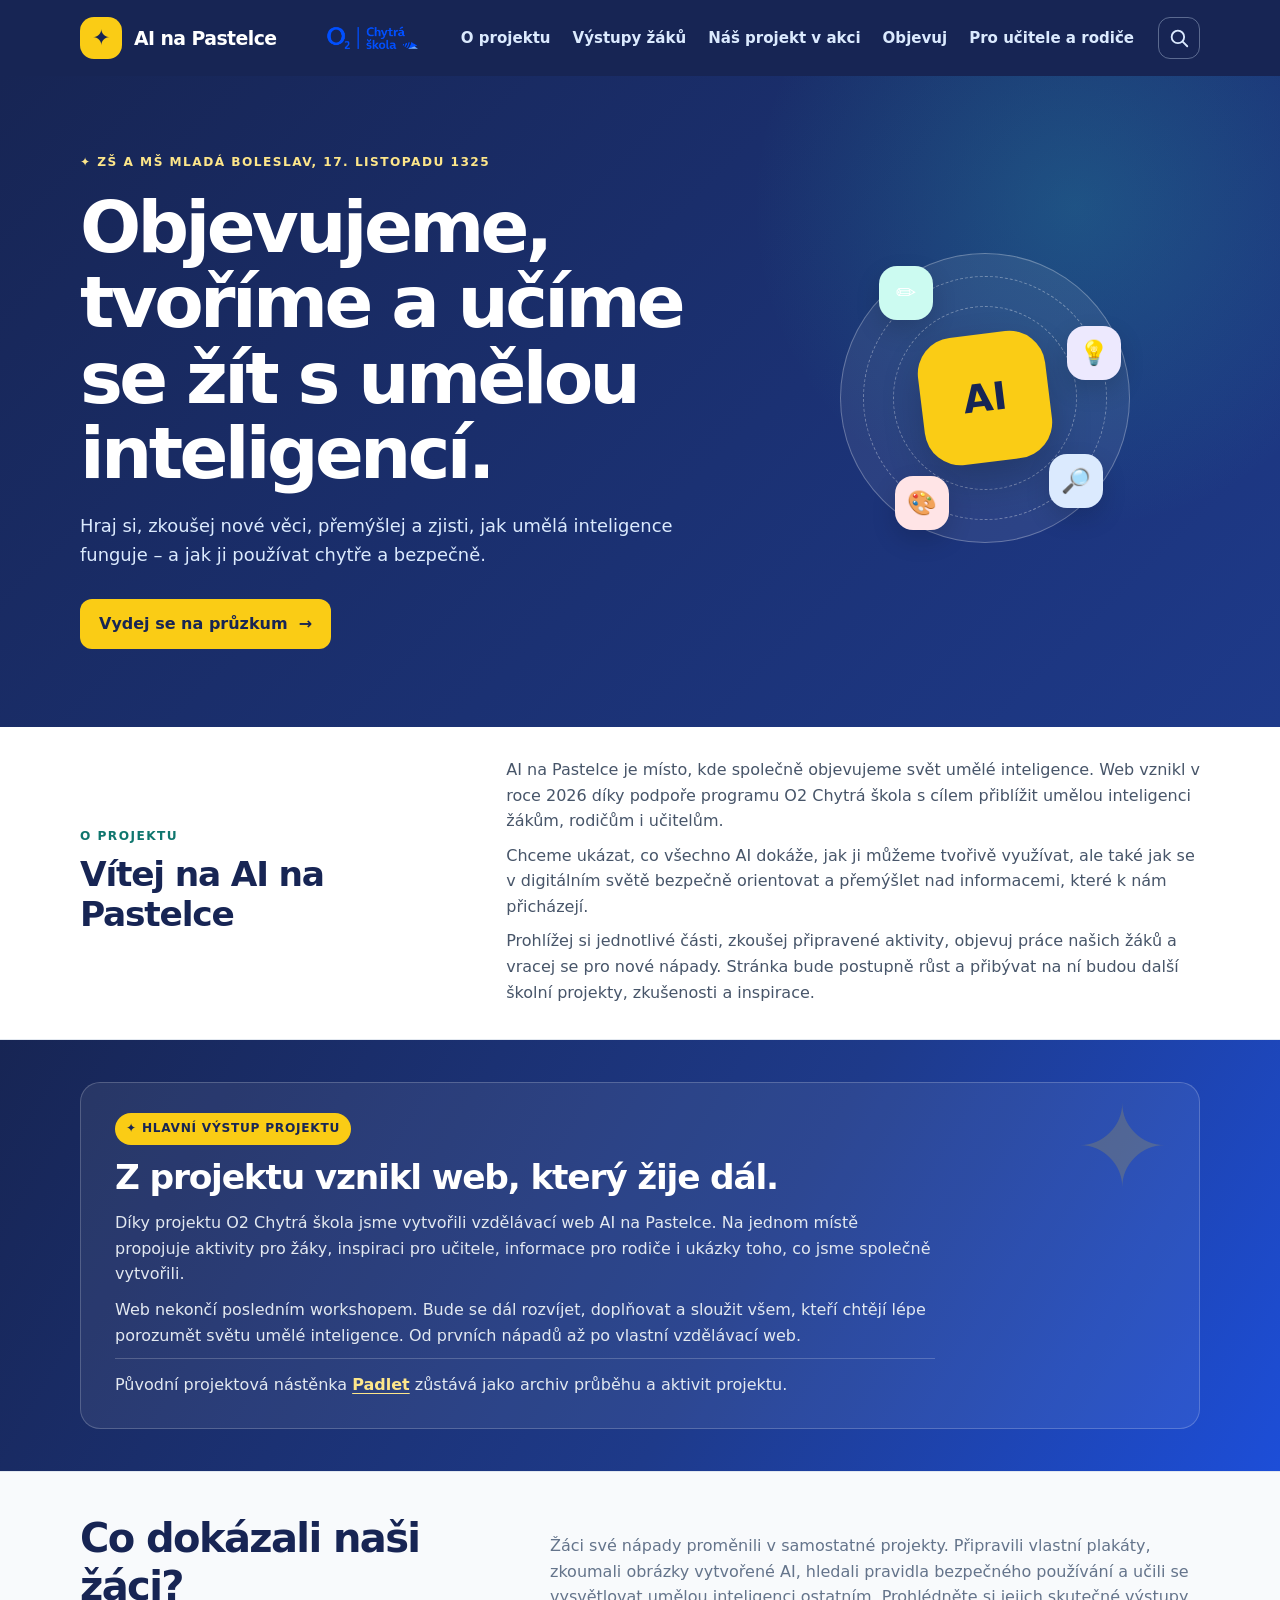
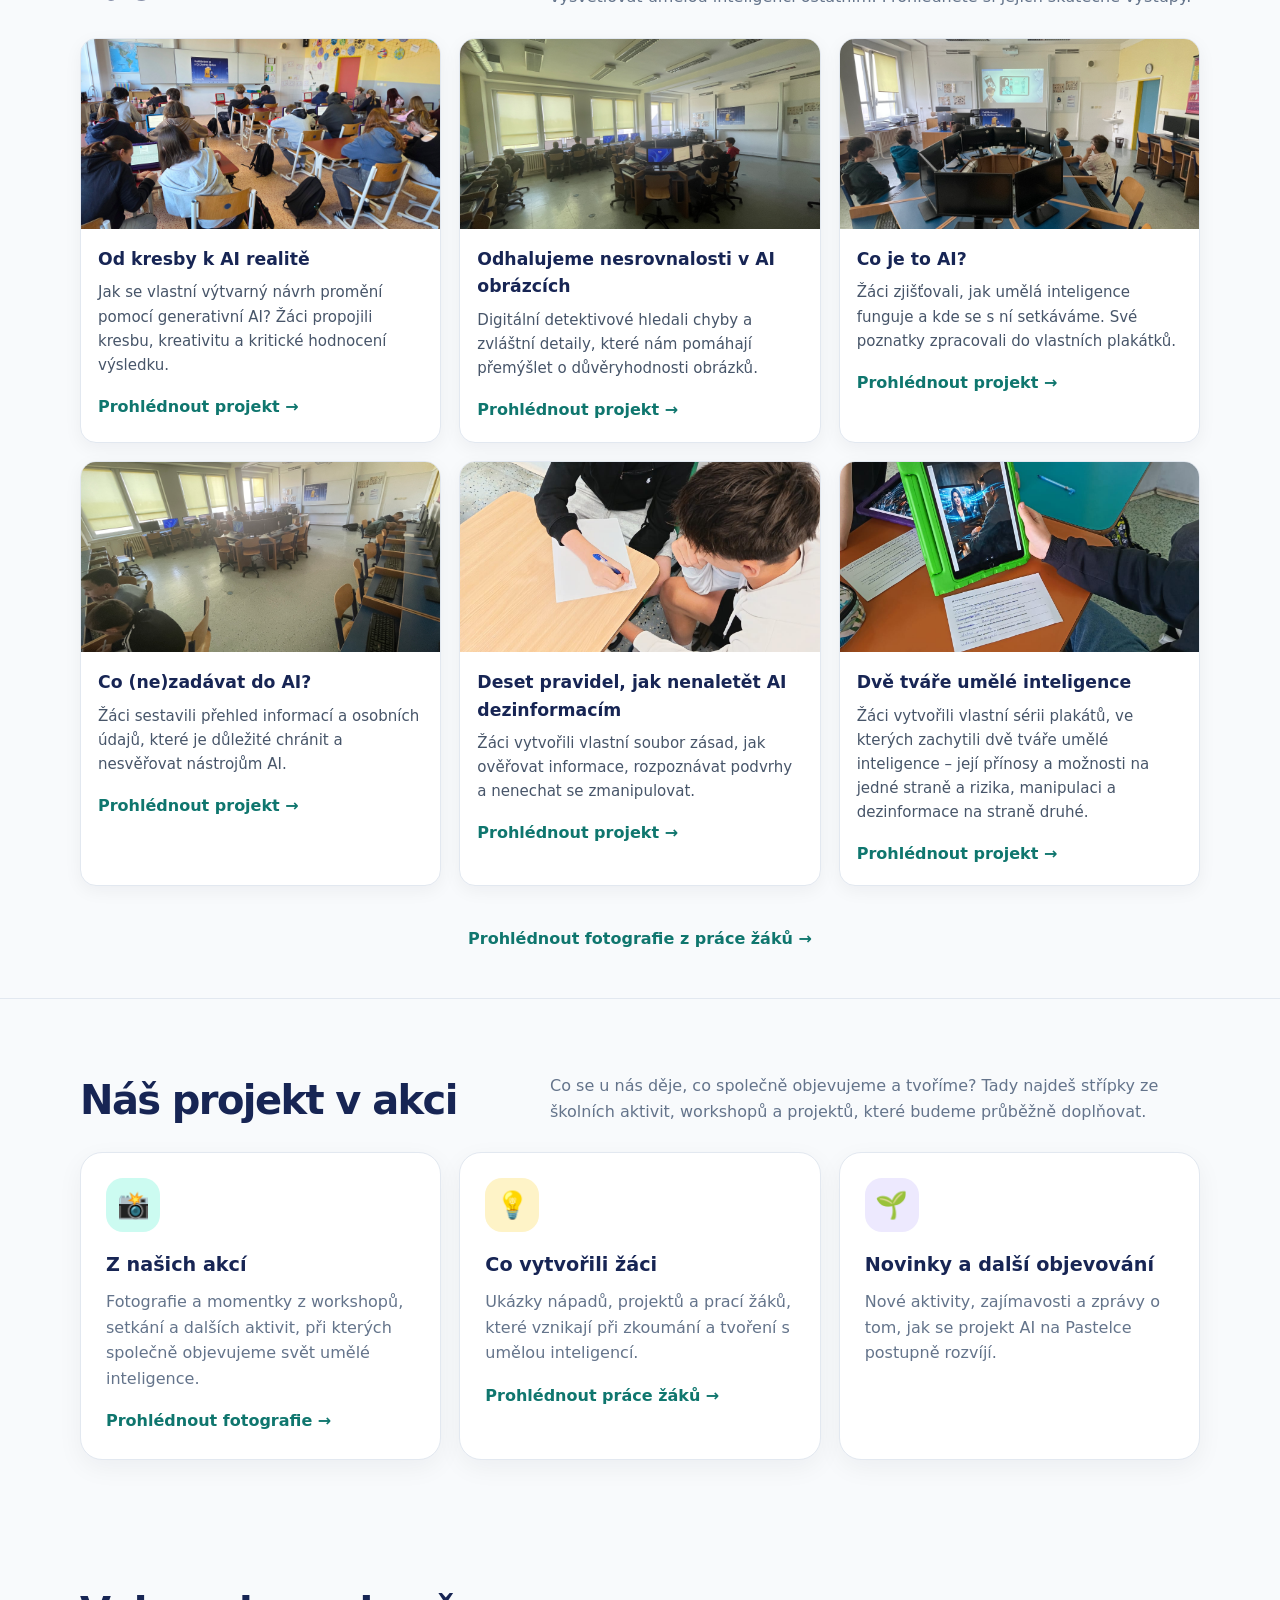
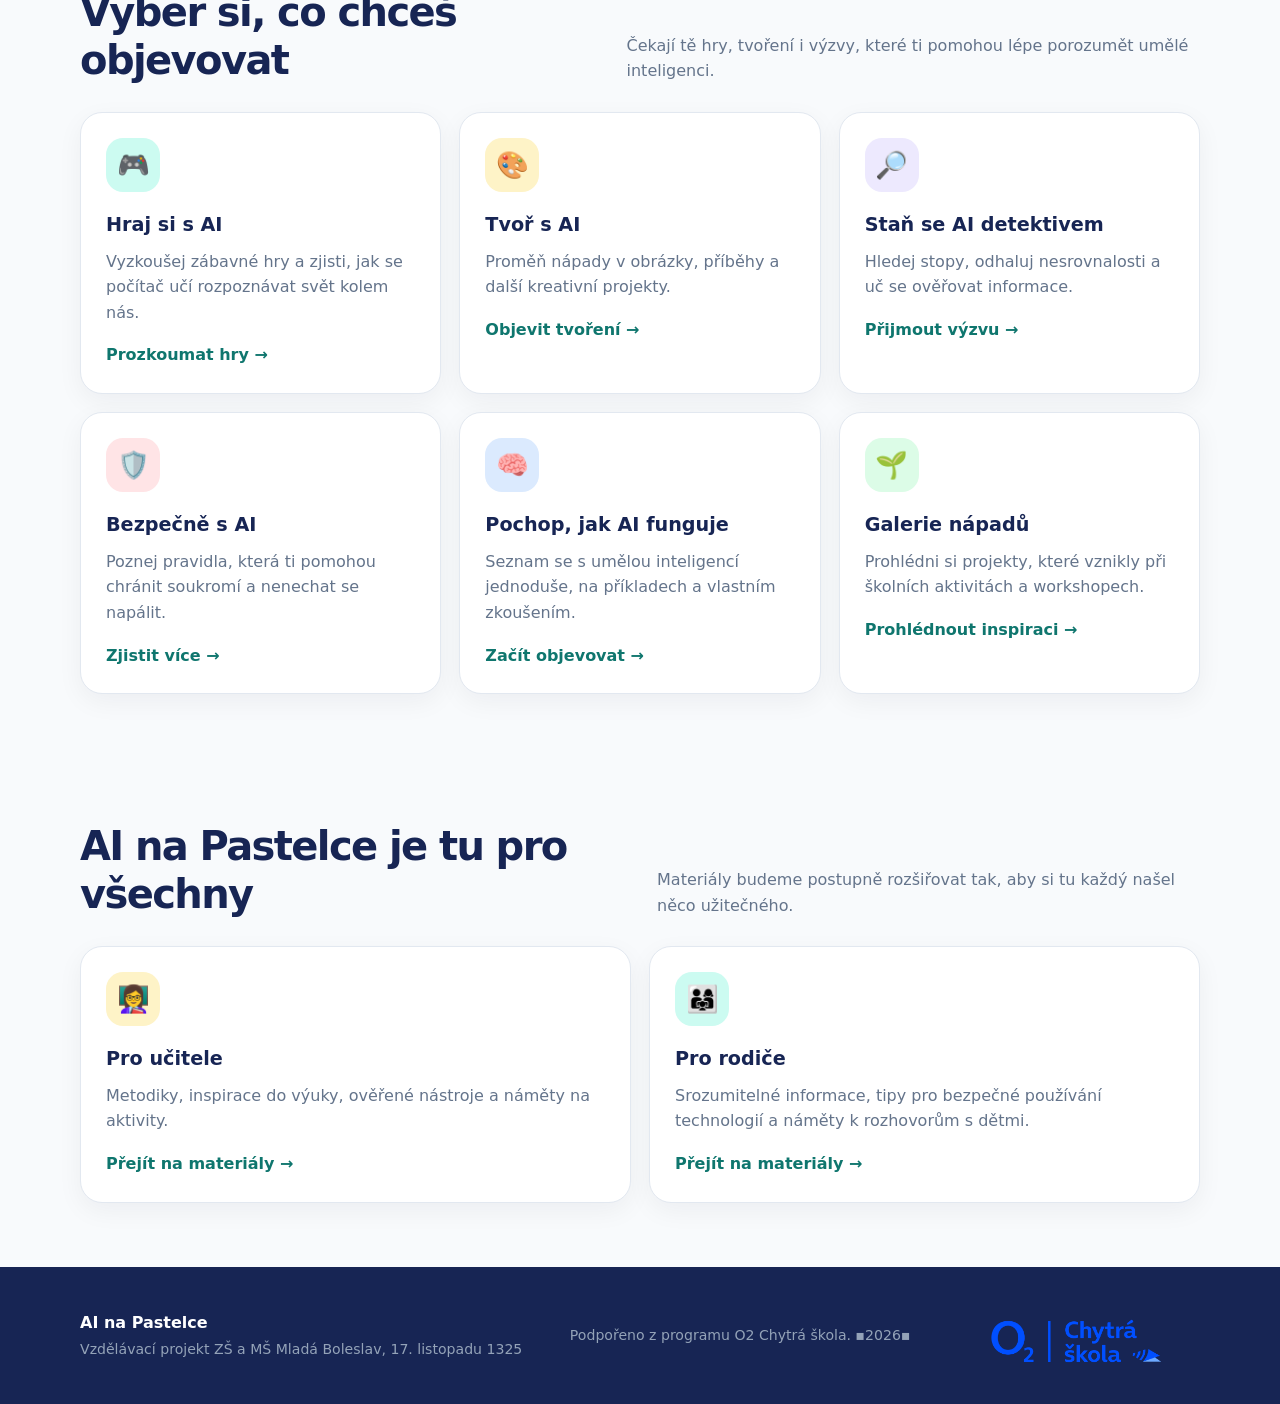
==== commit 3d412673: "Úprava popisku projektu Dvě tváře umělé inteligence" ====
--- a/index.html
+++ b/index.html
@@ -193,7 +193,7 @@
             <img src="images/galerie/zaci/fotoalbum-11/20260604_104607000_iOS%201.jpg" alt="Žáci při tvorbě plakátů pomocí umělé inteligence" loading="lazy">
             <div class="student-work-card-copy">
               <h3>Dvě tváře umělé inteligence</h3>
-              <p>Dvanáct plakátů, ve kterých žáci přemýšlejí o příležitostech i rizicích umělé inteligence.</p>
+              <p>Žáci vytvořili vlastní sérii plakátů, ve kterých zachytili dvě tváře umělé inteligence – její přínosy a možnosti na jedné straně a rizika, manipulaci a dezinformace na straně druhé.</p>
               <a class="site-card-link" href="https://zspastelka.github.io/Dve-tvare-umele-inteligence/">Prohlédnout projekt →</a>
             </div>
           </article>
